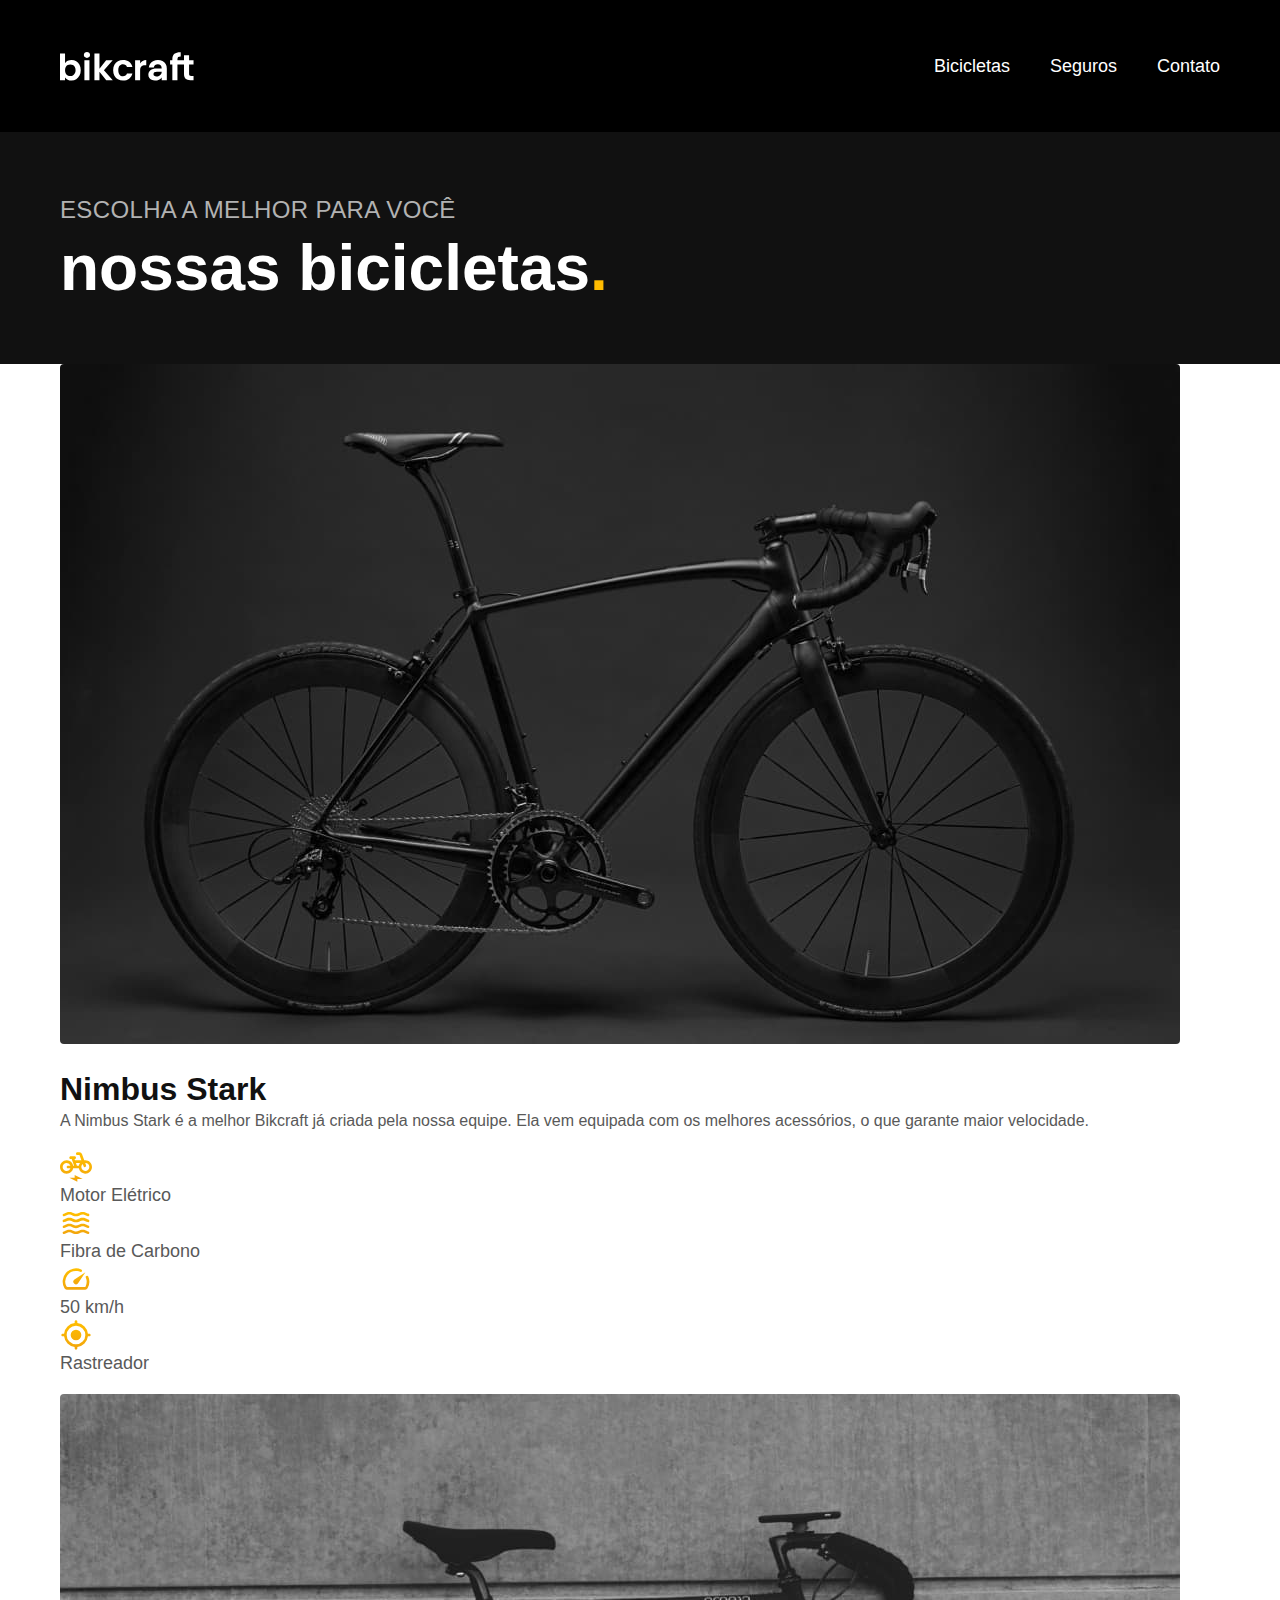
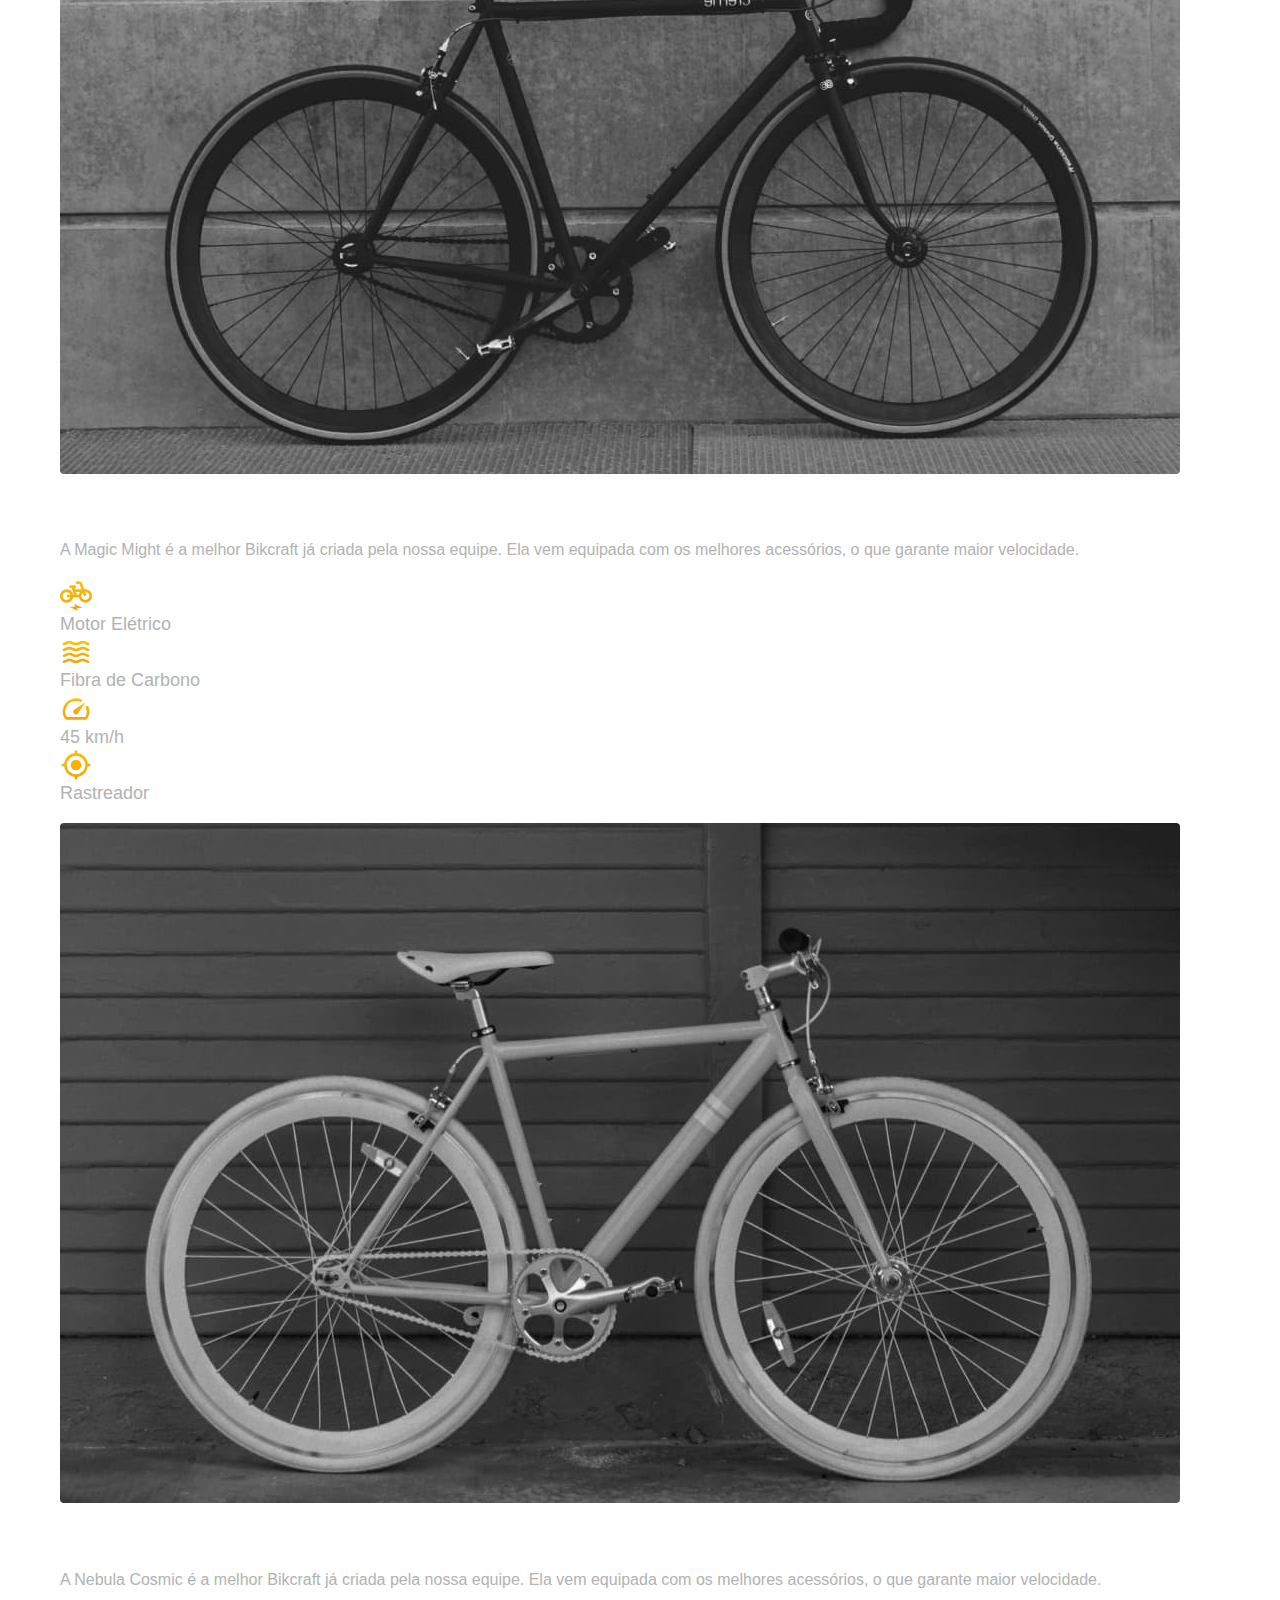
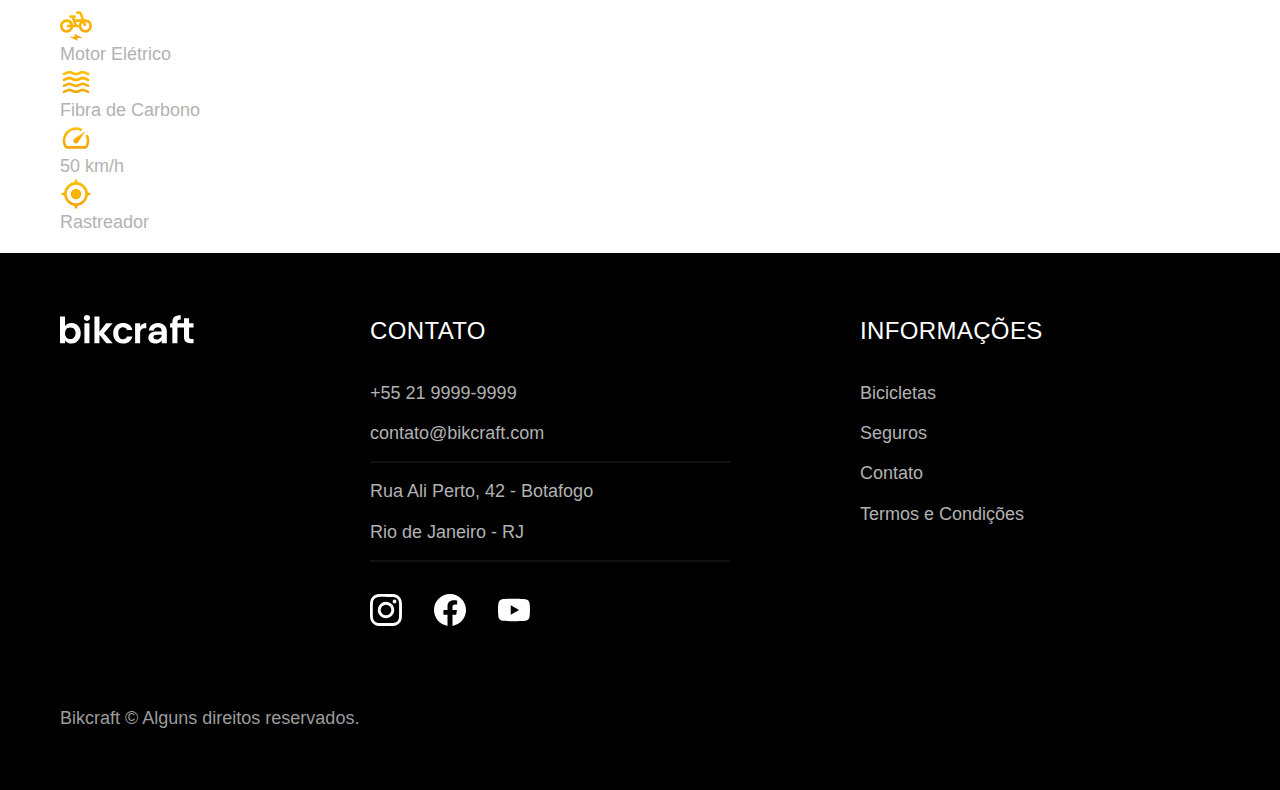
==== bicicletas.html @ 3765a857 "bicicletas" ====
<!DOCTYPE html>
<html lang="pt-br">

<head>
  <meta charset="UTF-8">
  <meta name="viewport" content="width=device-width, initial-scale=1.0">
  <title>Bicicletas | Bikcraft</title>
  <meta name="description" content="Termos e Condições.">
  <link rel="stylesheet" href="./css/style.css">

</head>
<body id="bicicletas">
  <header class="header-bg">
    <div class="header container">
      <a href="./"><img src="./img/bikcraft.svg" alt="Bikcraft"></a>
      <nav aria-label="primaria">
        <ul class="header-menu font-1-m cor-0">
        <li><a href="./bicicletas.html">Bicicletas</a></li>
        <li><a href="./seguros.html">Seguros</a></li>
        <li><a href="./contato.html">Contato</a></li>
      </ul>
      </nav>
    </div>
  </header>

  <main>
    <div class="titulo-bg">
      <div class="titulo container">
        <p class="font-2-l-b cor-5">Escolha a melhor para você</p>
        <h1 class="font-1-xxl cor-0">nossas bicicletas<span class="cor-p1">.</span></h1>
      </div>
    </div>

    <div class="bicicletas-bg">
      <div class="bicicletas container">
        <div class="bicicletas-imagem">
          <img src="./img/bicicletas/nimbus.jpg" alt="Bicicleta Nimbus">
          <span class="font-2-m cor-0">R$ 4999</span>
        </div>
        <div class="bicicletas-conteudo">
          <h2 class="font-1-xl">Nimbus Stark</h2>
          <p class="font-2-s cor-8">A Nimbus Stark é a melhor Bikcraft já criada pela nossa equipe. Ela vem equipada com os melhores acessórios, o que garante maior velocidade.</p>
          <ul class="font-1-m cor-8">
            <li>
              <img src="./img/icones/eletrica.svg" alt="">
              Motor Elétrico  
            </li>
            <li>
              <img src="./img/icones/carbono.svg" alt="">
                Fibra de Carbono
            </li>
            <li>
              <img src="./img/icones/velocidade.svg" alt="">
              50 km/h
            </li>
            <li>
              <img src="./img/icones/rastreador.svg" alt="">
              Rastreador
            </li>
          </ul>
        </div>
      </div>
    </div>

    <div class="bicicletas-bg">
      <div class="bicicletas container">
        <div class="bicicletas-imagem">
          <img src="./img/bicicletas/magic.jpg" alt="Bicicleta Magic">
          <span class="font-2-m cor-0">R$ 2499</span>
        </div>
        <div class="bicicletas-conteudo">
          <h2 class="font-1-xl cor-0">Magic Might</h2>
          <p class="font-2-s cor-5">A Magic Might é a melhor Bikcraft já criada pela nossa equipe. Ela vem equipada com os melhores acessórios, o que garante maior velocidade.</p>
          <ul class="font-1-m cor-5">
            <li>
              <img src="./img/icones/eletrica.svg" alt="">
              Motor Elétrico  
            </li>
            <li>
              <img src="./img/icones/carbono.svg" alt="">
                Fibra de Carbono
            </li>
            <li>
              <img src="./img/icones/velocidade.svg" alt="">
              45 km/h
            </li>
            <li>
              <img src="./img/icones/rastreador.svg" alt="">
              Rastreador
            </li>
          </ul>
        </div>
      </div>
    </div>

    <div class="bicicletas-bg">
      <div class="bicicletas container">
        <div class="bicicletas-imagem">
          <img src="./img/bicicletas/nebula.jpg" alt="Bicicleta Nebula">
          <span class="font-2-m cor-0">R$ 3999</span>
        </div>
        <div class="bicicletas-conteudo">
          <h2 class="font-1-xl cor-0">Nebula Cosmic</h2>
          <p class="font-2-s cor-5">A Nebula Cosmic é a melhor Bikcraft já criada pela nossa equipe. Ela vem equipada com os melhores acessórios, o que garante maior velocidade.</p>
          <ul class="font-1-m cor-5">
            <li>
              <img src="./img/icones/eletrica.svg" alt="">
              Motor Elétrico  
            </li>
            <li>
              <img src="./img/icones/carbono.svg" alt="">
                Fibra de Carbono
            </li>
            <li>
              <img src="./img/icones/velocidade.svg" alt="">
              50 km/h
            </li>
            <li>
              <img src="./img/icones/rastreador.svg" alt="">
              Rastreador
            </li>
          </ul>
        </div>
      </div>
    </div>
  </main>


  <footer class="footer-bg">
    <div class="footer container">
      <img src="./img/bikcraft.svg" alt="Bikcraft">
      <div class="footer-contato">
        <h3 class="font-2-l-b cor-0">Contato</h3>
        <ul class="font-2-m cor-5">
          <li><a href="tel:+552199999999">+55 21 9999-9999</a></li>
          <li><a href="mailto:contato@bikcraft.com">contato@bikcraft.com</a></li>
          <li>Rua Ali Perto, 42 - Botafogo</li>
          <li>Rio de Janeiro - RJ</li>
        </ul>
        <div class="footer-redes">
          <a href="./">
            <img src="./img/redes/instagram.svg" alt="Instagram">
          </a>
          <a href="./">
            <img src="./img/redes/facebook.svg" alt="Facebook">
          </a>
          <a href="./">
            <img src="./img/redes/youtube.svg" alt="Youtube">
          </a>

        </div>
      </div>
      <div class="footer-informacoes">
        <h3 class="font-2-l-b cor-0">Informações</h3>
        <nav>
          <ul class="font-1-m cor-5">
            <li><a href="./bicicletas.html">Bicicletas</a></li>
            <li><a href="./seguros.html">Seguros</a></li>
            <li><a href="./contato.html">Contato</a></li>
            <li><a href="./termos.html">Termos e Condições</a></li>
          </ul>
        </nav>
      </div>
      <p class="footer-copy font-2-m cor-6">Bikcraft © Alguns direitos reservados.</p>
    </div>
  </footer>

</body>

</html>
---- css/style.css ----
@import "./global/global.css";
@import "./utilidades/tipografia.css";
@import "./utilidades/cores.css";

@import "./global/header.css";
@import "./global/footer.css";

/* Utilidades */
@import "./utilidades/componentes.css";

/* Home */
@import "./home/introducao.css";
@import "./home/tecnologia.css";
@import "./home/parceiros.css";
@import "./home/depoimento.css";

/* Bicicletas */
@import "./bicicletas/bicicletas-lista.css";
@import "./bicicletas/bicicletas.css";

/* Seguros */
@import "./seguros/seguros.css";

/* Termos */
@import "./termos/termos.css";
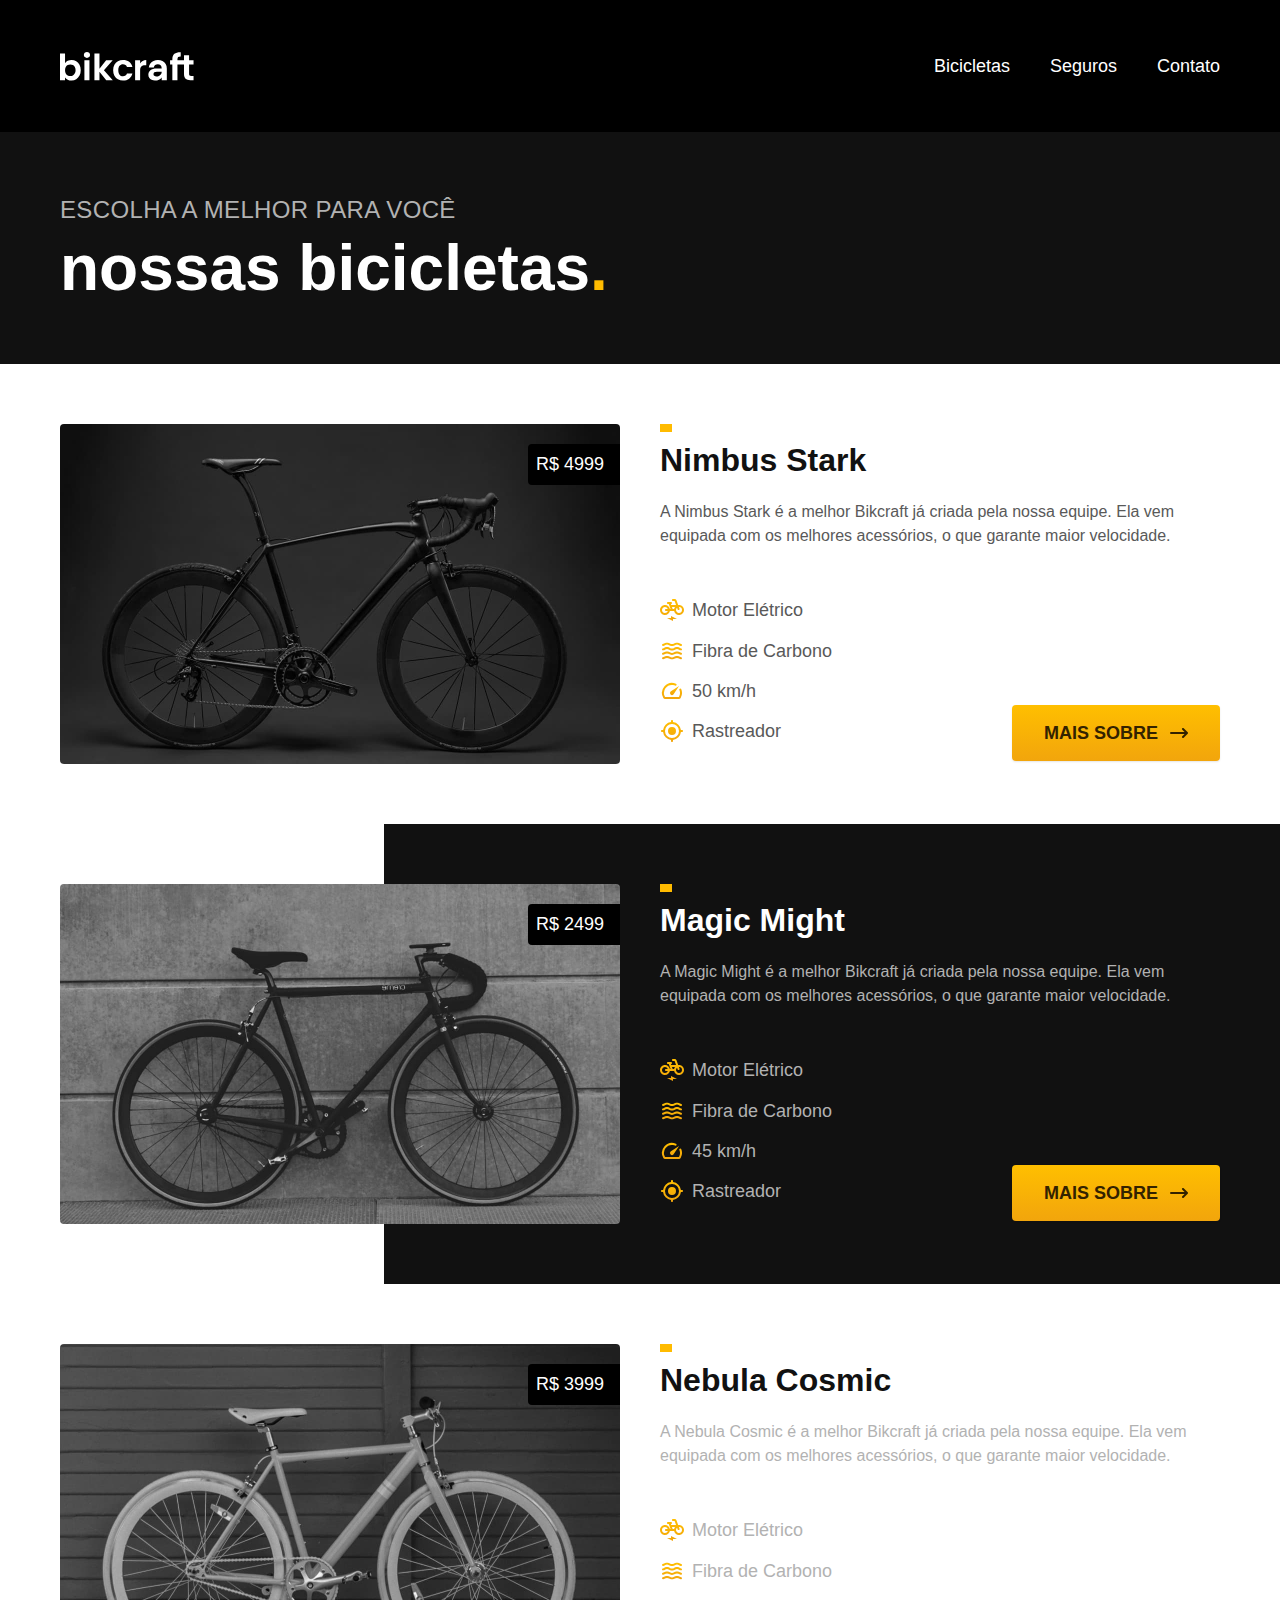
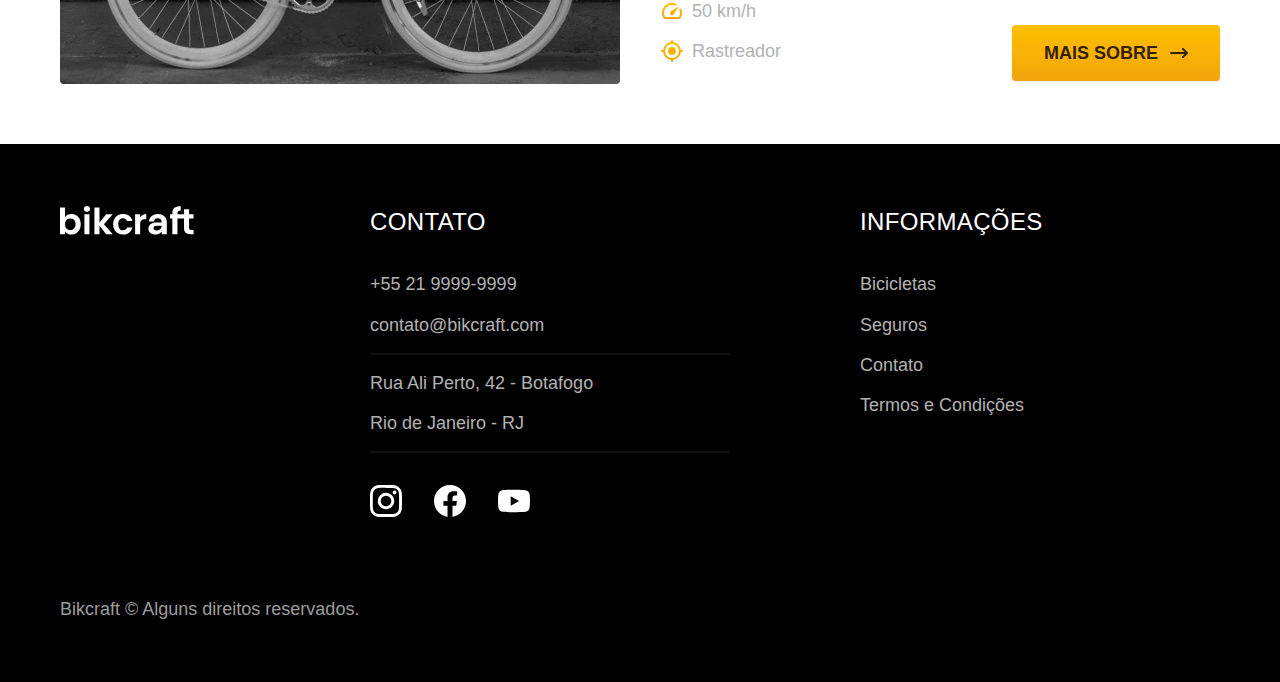
==== commit afea2472: "bicicletas" ====
--- a/bicicletas.html
+++ b/bicicletas.html
@@ -31,7 +31,6 @@
       </div>
     </div>
 
-    <div class="bicicletas-bg">
       <div class="bicicletas container">
         <div class="bicicletas-imagem">
           <img src="./img/bicicletas/nimbus.jpg" alt="Bicicleta Nimbus">
@@ -58,9 +57,9 @@
               Rastreador
             </li>
           </ul>
+          <a class="botao seta" href="./bicicletas/nimbus.html">Mais Sobre</a>
         </div>
       </div>
-    </div>
 
     <div class="bicicletas-bg">
       <div class="bicicletas container">
@@ -89,18 +88,18 @@
               Rastreador
             </li>
           </ul>
+          <a class="botao seta" href="./bicicletas/magic.html">Mais Sobre</a>
         </div>
       </div>
     </div>
 
-    <div class="bicicletas-bg">
       <div class="bicicletas container">
         <div class="bicicletas-imagem">
           <img src="./img/bicicletas/nebula.jpg" alt="Bicicleta Nebula">
           <span class="font-2-m cor-0">R$ 3999</span>
         </div>
         <div class="bicicletas-conteudo">
-          <h2 class="font-1-xl cor-0">Nebula Cosmic</h2>
+          <h2 class="font-1-xl cor-">Nebula Cosmic</h2>
           <p class="font-2-s cor-5">A Nebula Cosmic é a melhor Bikcraft já criada pela nossa equipe. Ela vem equipada com os melhores acessórios, o que garante maior velocidade.</p>
           <ul class="font-1-m cor-5">
             <li>
@@ -120,11 +119,10 @@
               Rastreador
             </li>
           </ul>
+          <a class="botao seta" href="./bicicletas/nebula.html">Mais Sobre</a>
         </div>
       </div>
-    </div>
   </main>
-
 
   <footer class="footer-bg">
     <div class="footer container">
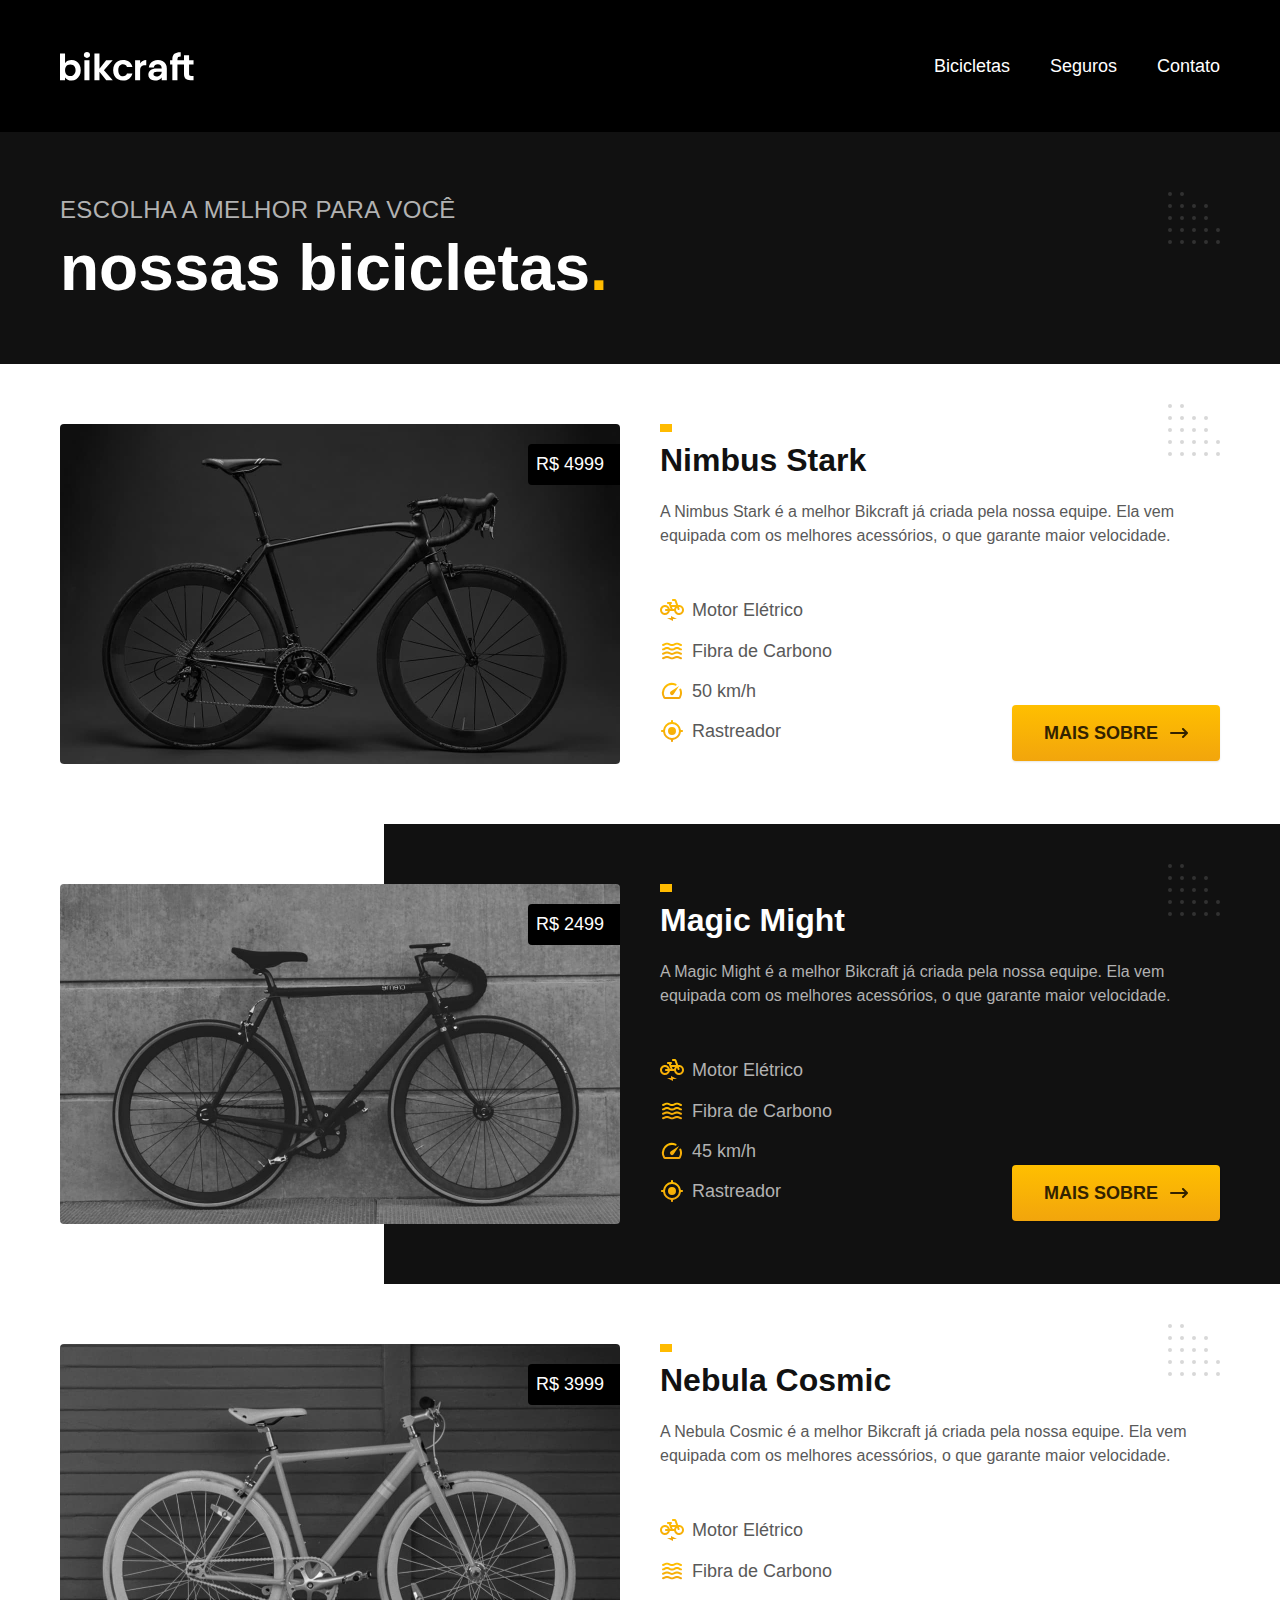
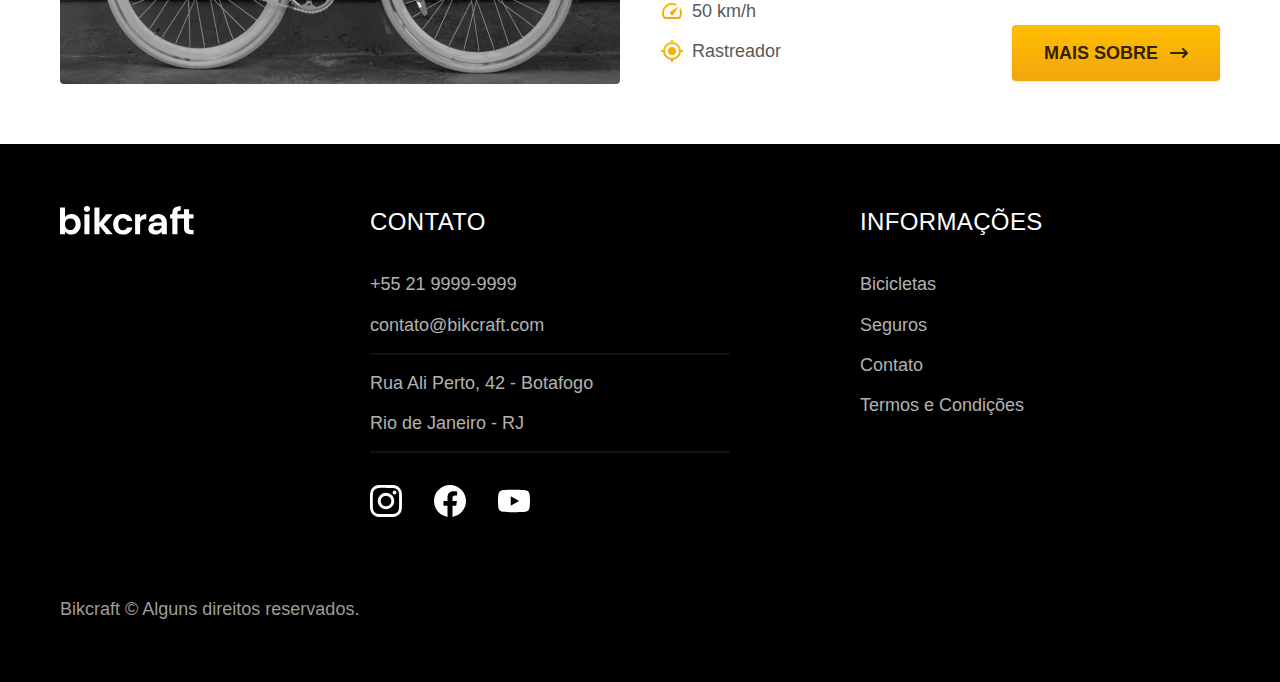
==== commit 664a8567: "otimizações" ====
--- a/bicicletas.html
+++ b/bicicletas.html
@@ -6,19 +6,21 @@
   <meta name="viewport" content="width=device-width, initial-scale=1.0">
   <title>Bicicletas | Bikcraft</title>
   <meta name="description" content="Termos e Condições.">
+  <link rel="preload" href="./css/style.css" as="style">
   <link rel="stylesheet" href="./css/style.css">
 
 </head>
+
 <body id="bicicletas">
   <header class="header-bg">
     <div class="header container">
       <a href="./"><img src="./img/bikcraft.svg" alt="Bikcraft"></a>
       <nav aria-label="primaria">
         <ul class="header-menu font-1-m cor-0">
-        <li><a href="./bicicletas.html">Bicicletas</a></li>
-        <li><a href="./seguros.html">Seguros</a></li>
-        <li><a href="./contato.html">Contato</a></li>
-      </ul>
+          <li><a href="./bicicletas.html">Bicicletas</a></li>
+          <li><a href="./seguros.html">Seguros</a></li>
+          <li><a href="./contato.html">Contato</a></li>
+        </ul>
       </nav>
     </div>
   </header>
@@ -31,35 +33,35 @@
       </div>
     </div>
 
-      <div class="bicicletas container">
-        <div class="bicicletas-imagem">
-          <img src="./img/bicicletas/nimbus.jpg" alt="Bicicleta Nimbus">
-          <span class="font-2-m cor-0">R$ 4999</span>
-        </div>
-        <div class="bicicletas-conteudo">
-          <h2 class="font-1-xl">Nimbus Stark</h2>
-          <p class="font-2-s cor-8">A Nimbus Stark é a melhor Bikcraft já criada pela nossa equipe. Ela vem equipada com os melhores acessórios, o que garante maior velocidade.</p>
-          <ul class="font-1-m cor-8">
-            <li>
-              <img src="./img/icones/eletrica.svg" alt="">
-              Motor Elétrico  
-            </li>
-            <li>
-              <img src="./img/icones/carbono.svg" alt="">
-                Fibra de Carbono
-            </li>
-            <li>
-              <img src="./img/icones/velocidade.svg" alt="">
-              50 km/h
-            </li>
-            <li>
-              <img src="./img/icones/rastreador.svg" alt="">
-              Rastreador
-            </li>
-          </ul>
-          <a class="botao seta" href="./bicicletas/nimbus.html">Mais Sobre</a>
-        </div>
+    <div class="bicicletas container">
+      <div class="bicicletas-imagem">
+        <img src="./img/bicicletas/nimbus.jpg" alt="Bicicleta Nimbus">
+        <span class="font-2-m cor-0">R$ 4999</span>
       </div>
+      <div class="bicicletas-conteudo">
+        <h2 class="font-1-xl">Nimbus Stark</h2>
+        <p class="font-2-s cor-8">A Nimbus Stark é a melhor Bikcraft já criada pela nossa equipe. Ela vem equipada com os melhores acessórios, o que garante maior velocidade.</p>
+        <ul class="font-1-m cor-8">
+          <li>
+            <img src="./img/icones/eletrica.svg" alt="">
+            Motor Elétrico
+          </li>
+          <li>
+            <img src="./img/icones/carbono.svg" alt="">
+            Fibra de Carbono
+          </li>
+          <li>
+            <img src="./img/icones/velocidade.svg" alt="">
+            50 km/h
+          </li>
+          <li>
+            <img src="./img/icones/rastreador.svg" alt="">
+            Rastreador
+          </li>
+        </ul>
+        <a class="botao seta" href="./bicicletas/nimbus.html">Mais Sobre</a>
+      </div>
+    </div>
 
     <div class="bicicletas-bg">
       <div class="bicicletas container">
@@ -73,11 +75,11 @@
           <ul class="font-1-m cor-5">
             <li>
               <img src="./img/icones/eletrica.svg" alt="">
-              Motor Elétrico  
+              Motor Elétrico
             </li>
             <li>
               <img src="./img/icones/carbono.svg" alt="">
-                Fibra de Carbono
+              Fibra de Carbono
             </li>
             <li>
               <img src="./img/icones/velocidade.svg" alt="">
@@ -93,35 +95,35 @@
       </div>
     </div>
 
-      <div class="bicicletas container">
-        <div class="bicicletas-imagem">
-          <img src="./img/bicicletas/nebula.jpg" alt="Bicicleta Nebula">
-          <span class="font-2-m cor-0">R$ 3999</span>
-        </div>
-        <div class="bicicletas-conteudo">
-          <h2 class="font-1-xl cor-">Nebula Cosmic</h2>
-          <p class="font-2-s cor-5">A Nebula Cosmic é a melhor Bikcraft já criada pela nossa equipe. Ela vem equipada com os melhores acessórios, o que garante maior velocidade.</p>
-          <ul class="font-1-m cor-5">
-            <li>
-              <img src="./img/icones/eletrica.svg" alt="">
-              Motor Elétrico  
-            </li>
-            <li>
-              <img src="./img/icones/carbono.svg" alt="">
-                Fibra de Carbono
-            </li>
-            <li>
-              <img src="./img/icones/velocidade.svg" alt="">
-              50 km/h
-            </li>
-            <li>
-              <img src="./img/icones/rastreador.svg" alt="">
-              Rastreador
-            </li>
-          </ul>
-          <a class="botao seta" href="./bicicletas/nebula.html">Mais Sobre</a>
-        </div>
+    <div class="bicicletas container">
+      <div class="bicicletas-imagem">
+        <img src="./img/bicicletas/nebula.jpg" alt="Bicicleta Nebula">
+        <span class="font-2-m cor-0">R$ 3999</span>
       </div>
+      <div class="bicicletas-conteudo">
+        <h2 class="font-1-xl">Nebula Cosmic</h2>
+        <p class="font-2-s cor-8">A Nebula Cosmic é a melhor Bikcraft já criada pela nossa equipe. Ela vem equipada com os melhores acessórios, o que garante maior velocidade.</p>
+        <ul class="font-1-m cor-8">
+          <li>
+            <img src="./img/icones/eletrica.svg" alt="">
+            Motor Elétrico
+          </li>
+          <li>
+            <img src="./img/icones/carbono.svg" alt="">
+            Fibra de Carbono
+          </li>
+          <li>
+            <img src="./img/icones/velocidade.svg" alt="">
+            50 km/h
+          </li>
+          <li>
+            <img src="./img/icones/rastreador.svg" alt="">
+            Rastreador
+          </li>
+        </ul>
+        <a class="botao seta" href="./bicicletas/nebula.html">Mais Sobre</a>
+      </div>
+    </div>
   </main>
 
   <footer class="footer-bg">
--- a/css/style.css
+++ b/css/style.css
@@ -7,6 +7,7 @@
 
 /* Utilidades */
 @import "./utilidades/componentes.css";
+@import "./utilidades/";
 
 /* Home */
 @import "./home/introducao.css";
@@ -18,8 +19,22 @@
 @import "./bicicletas/bicicletas-lista.css";
 @import "./bicicletas/bicicletas.css";
 
+/* Bicicleta */
+@import "./bicicleta/bicicleta.css";
+@import "./bicicleta/seguro.css";
+
 /* Seguros */
 @import "./seguros/seguros.css";
+@import "./seguros/vantagens.css";
+@import "./seguros/perguntas.css";
+
+/* Contato */
+@import "./contato/contato.css";
+@import "./contato/lojas.css";
+@import "./utilidades/formulario.css";
+
+/* Contato */
+@import "./orcamento/orcamento.css";
 
 /* Termos */
 @import "./termos/termos.css";--- a/css/style.css
+++ b/css/style.css
@@ -7,6 +7,7 @@
 
 /* Utilidades */
 @import "./utilidades/componentes.css";
+@import "./utilidades/";
 
 /* Home */
 @import "./home/introducao.css";
@@ -18,8 +19,22 @@
 @import "./bicicletas/bicicletas-lista.css";
 @import "./bicicletas/bicicletas.css";
 
+/* Bicicleta */
+@import "./bicicleta/bicicleta.css";
+@import "./bicicleta/seguro.css";
+
 /* Seguros */
 @import "./seguros/seguros.css";
+@import "./seguros/vantagens.css";
+@import "./seguros/perguntas.css";
+
+/* Contato */
+@import "./contato/contato.css";
+@import "./contato/lojas.css";
+@import "./utilidades/formulario.css";
+
+/* Contato */
+@import "./orcamento/orcamento.css";
 
 /* Termos */
 @import "./termos/termos.css";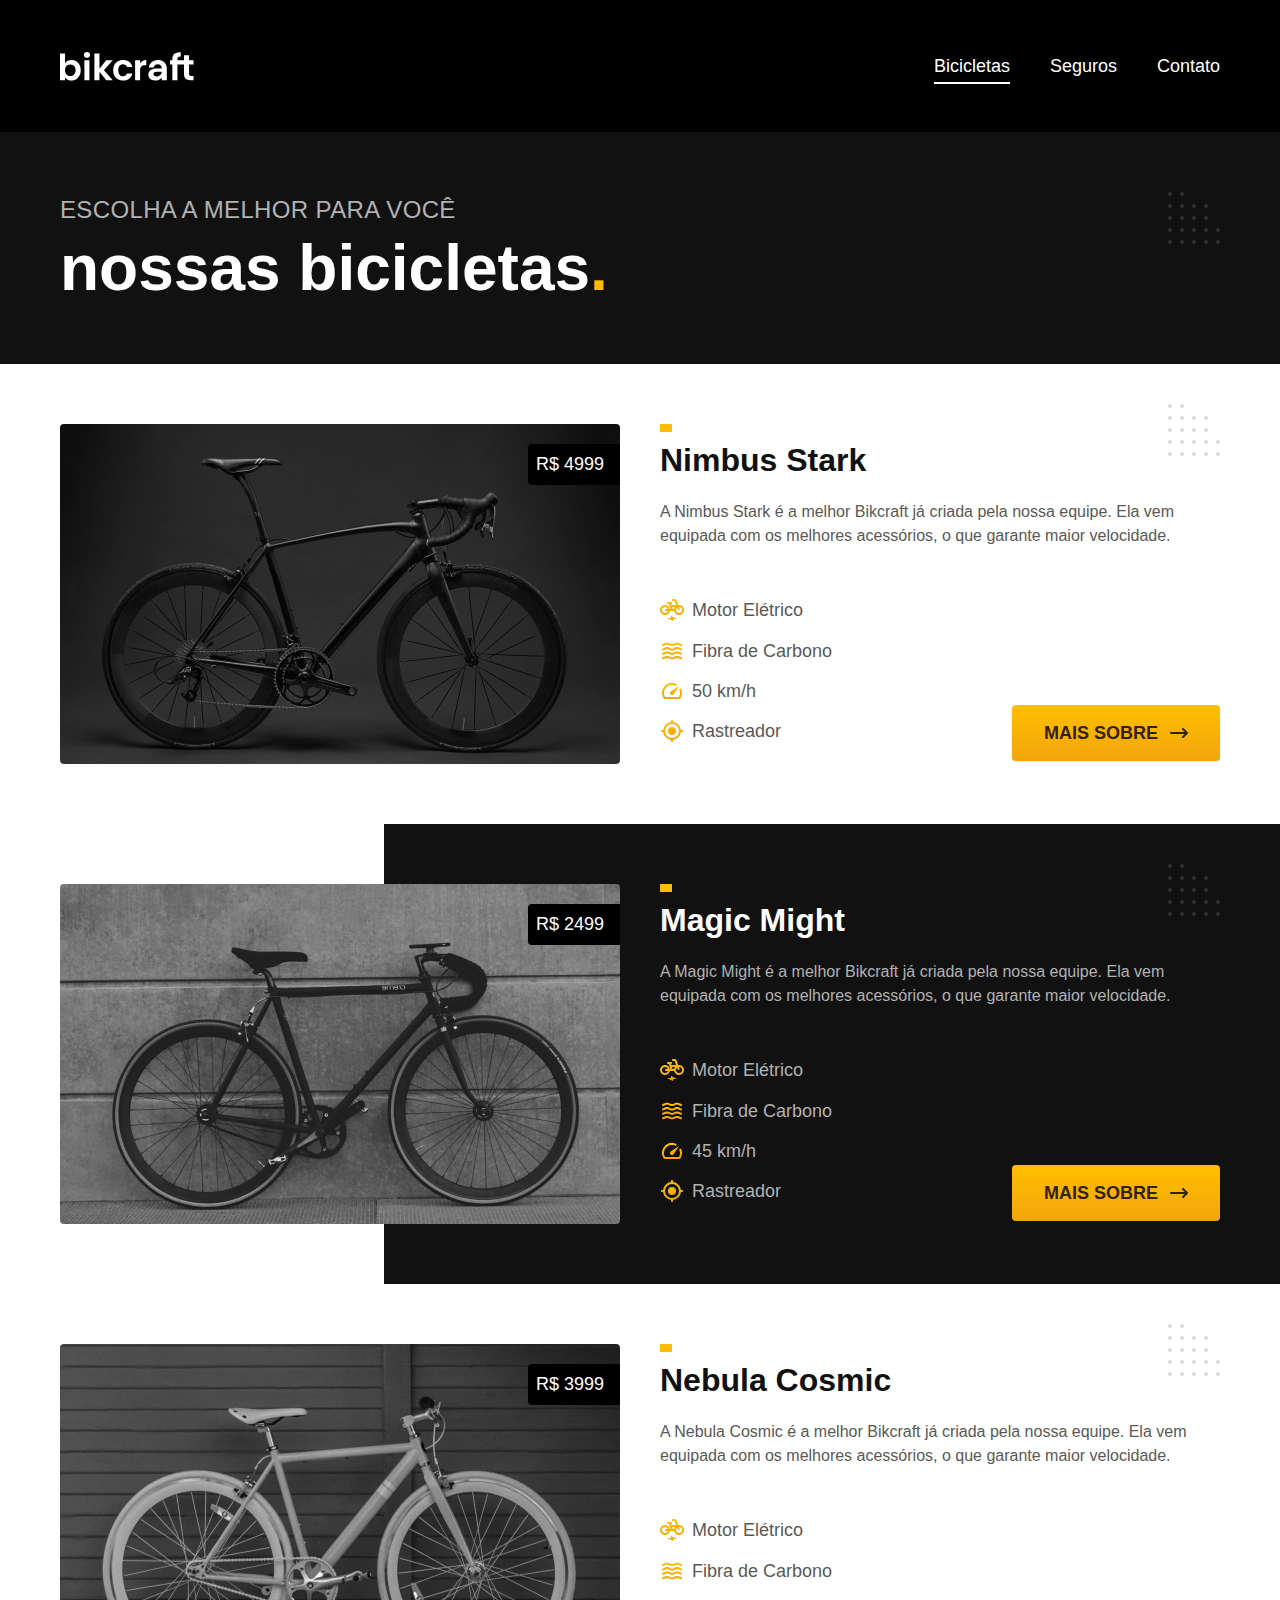
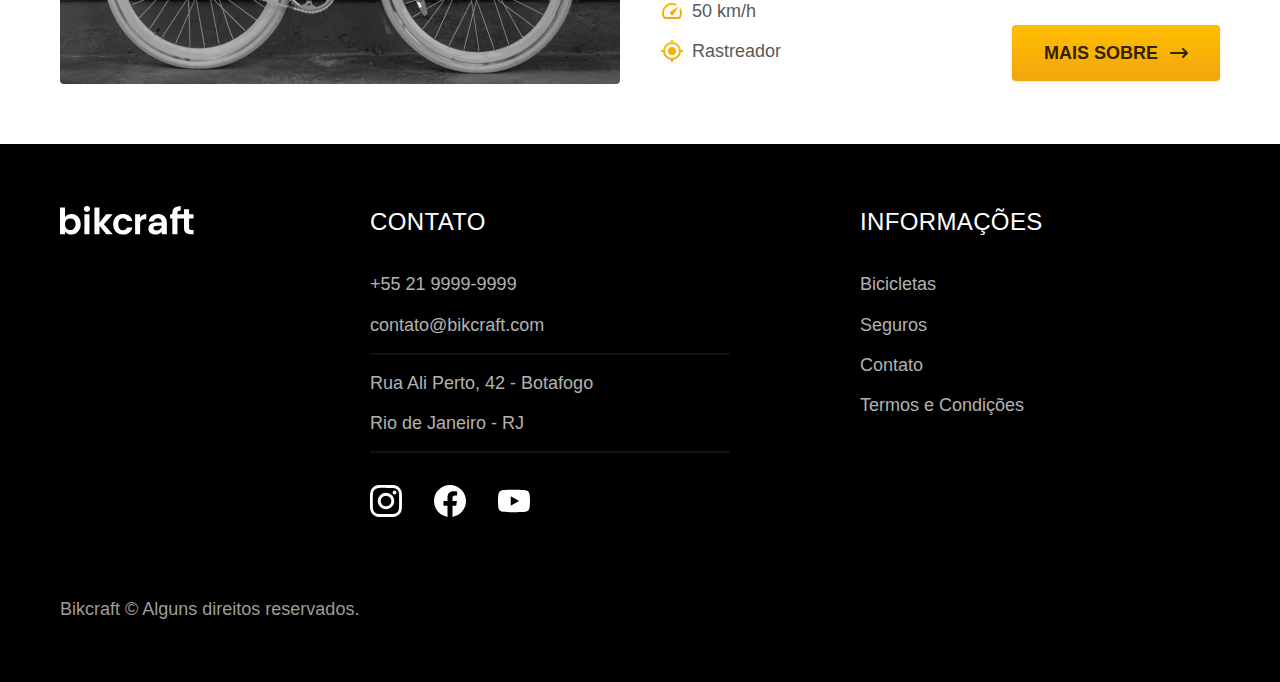
==== commit d056abd5: "script.js" ====
--- a/bicicletas.html
+++ b/bicicletas.html
@@ -165,6 +165,7 @@
     </div>
   </footer>
 
+  <script src="./js/script.js"></script>
 </body>
 
 </html>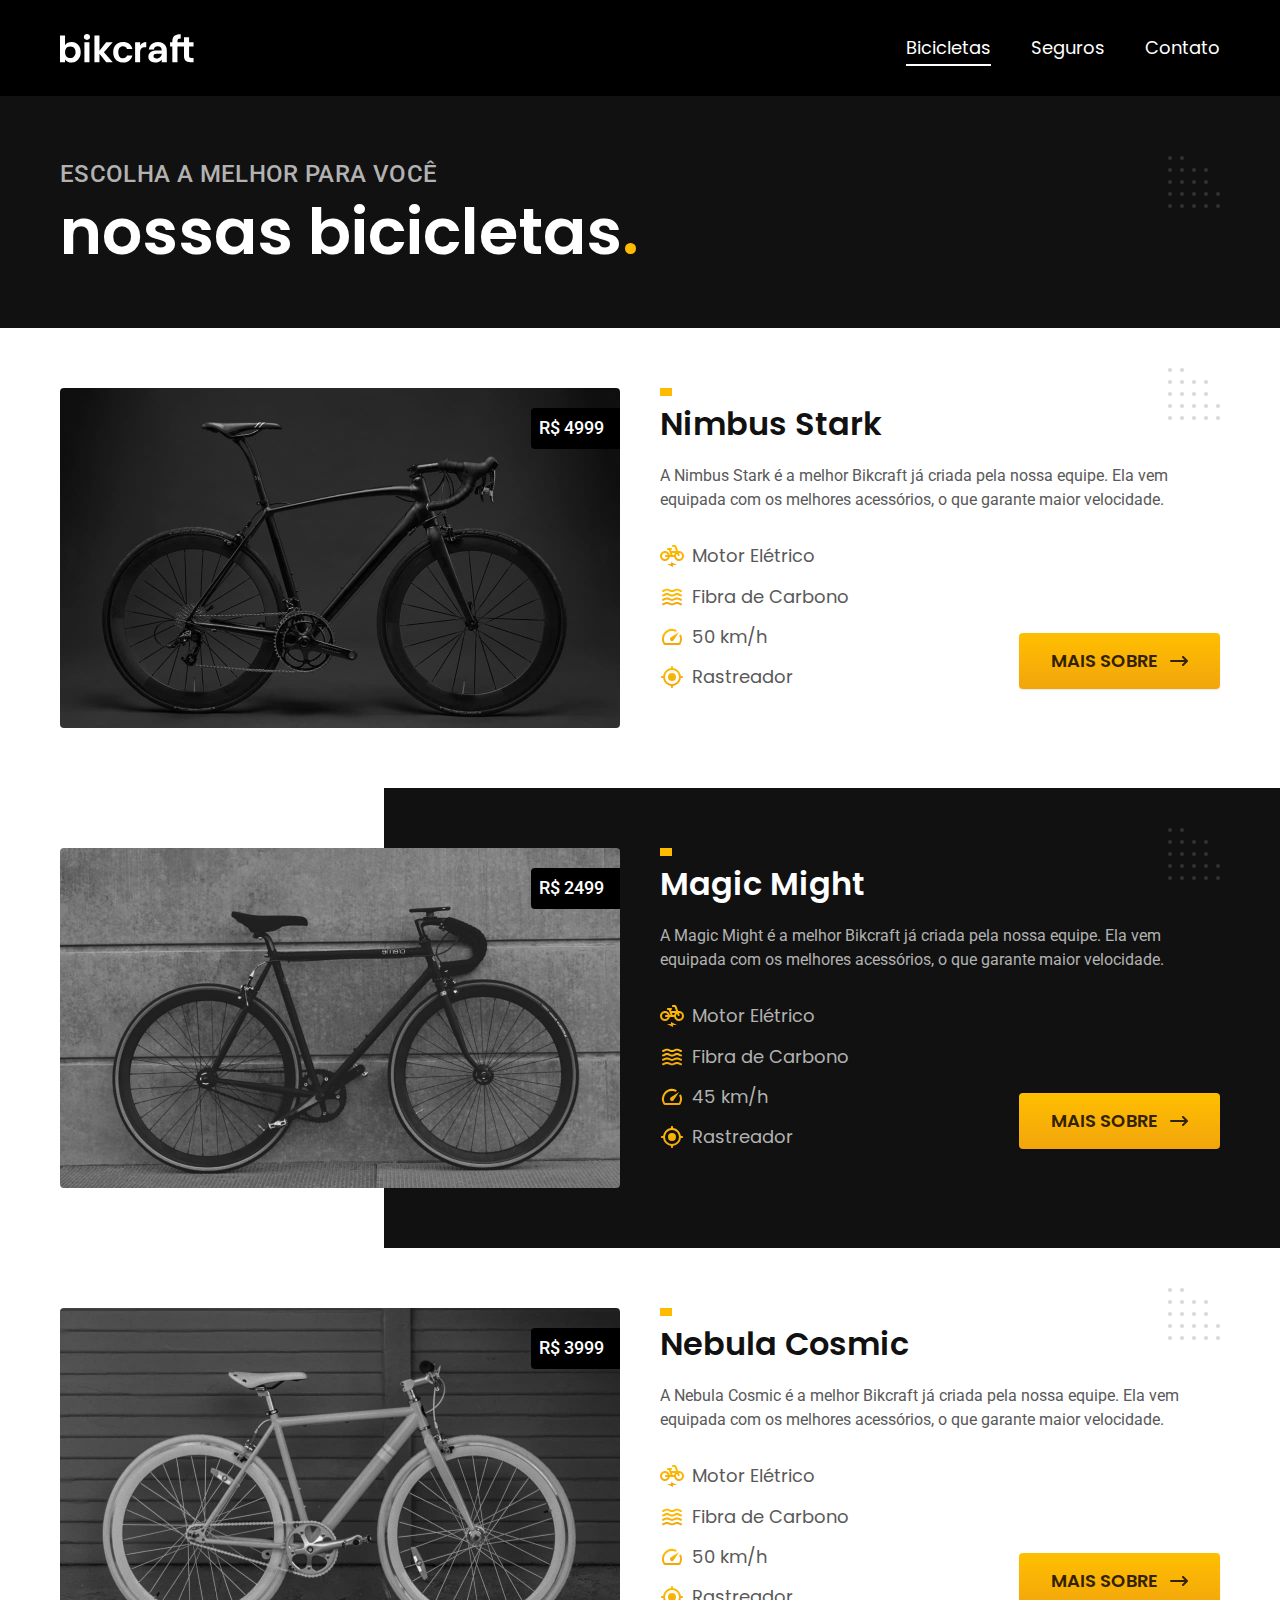
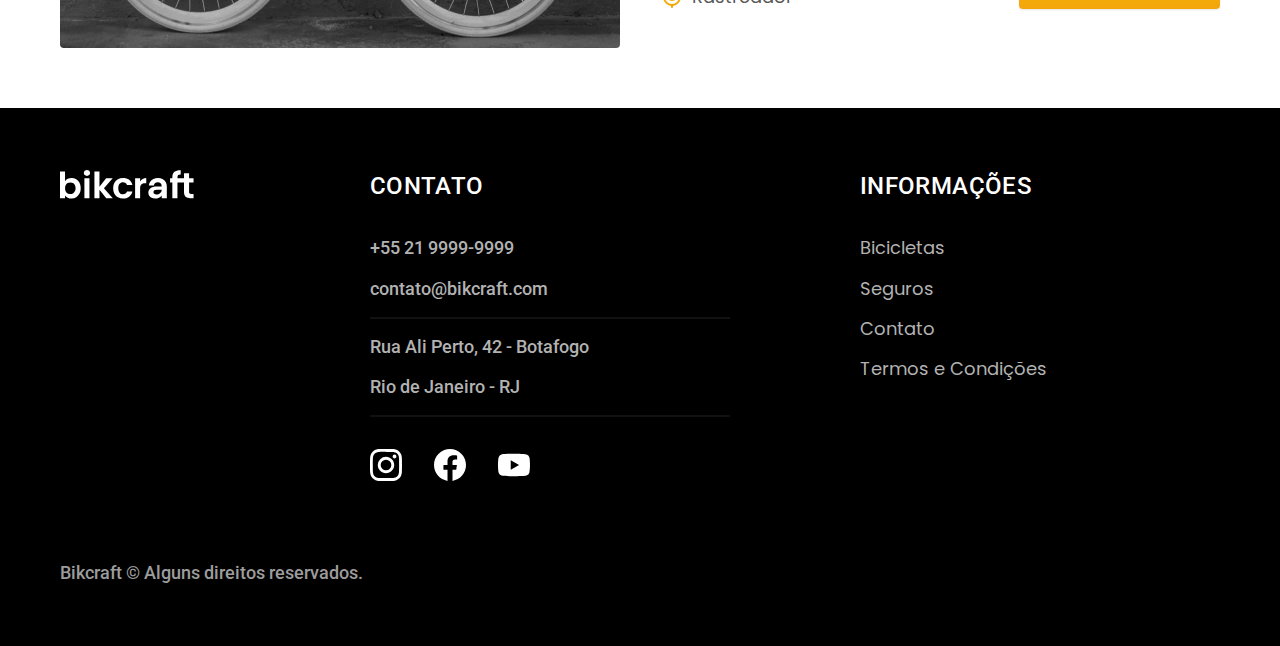
==== commit f1d0978c: "otimizado para produção" ====
--- a/bicicletas.html
+++ b/bicicletas.html
@@ -6,9 +6,15 @@
   <meta name="viewport" content="width=device-width, initial-scale=1.0">
   <title>Bicicletas | Bikcraft</title>
   <meta name="description" content="Termos e Condições.">
-  <link rel="preload" href="./css/style.css" as="style">
-  <link rel="stylesheet" href="./css/style.css">
+  <link rel="icon" href="./favicon.svg" type="image/svg+xml">
+  <link rel="preload" href="./css/style.min.css" as="style">
+  <link rel="stylesheet" href="./css/style.min.css">
 
+  <script> document.documentElement.classList.add('js');</script>
+
+  <link rel="preconnect" href="https://fonts.googleapis.com">
+  <link rel="preconnect" href="https://fonts.gstatic.com" crossorigin>
+  <link href="https://fonts.googleapis.com/css2?family=Merriweather:ital,wght@1,900&family=Poppins:wght@400;600&family=Roboto:wght@400;500&display=swap" rel="stylesheet">
 </head>
 
 <body id="bicicletas">
--- a/css/style.min.css
+++ b/css/style.min.css
@@ -0,0 +1 @@
+body{margin:0;font-family:Arial,Helvetica,sans-serif;color:#111}blockquote,dd,h1,h2,h3,h4,p,ul{margin:0}ul{padding:0;list-style:none}a{text-decoration:none;color:inherit}img{max-width:100%;height:auto;display:block}img[src$=".jpg"]{border-radius:4px}.font-1-xs{font:400 0.75rem/1.35 Poppins,sans-serif}.font-2-xs{font:400 0.875rem/1.43 Roboto,sans-serif}.font-1-s{font:400 1rem/1.5 Poppins,sans-serif}.font-2-s{font:400 1rem/1.5 Roboto,sans-serif}.font-1-m,.font-1-m-b{font:400 1.125rem/1.35 Poppins,sans-serif}.font-1-m-b{font-weight:600}.font-2-m{font:500 1.125rem/1.35 Roboto,sans-serif}.font-1-l{font:400 1.5rem/1.5 Poppins,sans-serif}.font-2-l,.font-2-l-b{font:400 1.5rem/1.5 Roboto,sans-serif}.font-2-l-b{font-weight:500;letter-spacing:.015em;text-transform:uppercase}.font-1-xl{font:600 2rem/1.25 Poppins,sans-serif}.font-2-xl{font:500 2rem/1.25 Roboto,sans-serif}.font-1-xxl{font:600 4rem/1.125 Poppins,sans-serif}@media (max-width:1200px){.font-1-xxl{font-size:3rem}.font-2-l,.font-2-l-b{font-size:1.125rem}}@media (max-width:800px){.font-1-xxl{font-size:2rem}.font-1-xl,.font-2-xl{font-size:1.5rem}}:root{--cor-0:#ffffff;--cor-1:#f7f7f7;--cor-2:#ededed;--cor-3:#dedede;--cor-4:#cccccc;--cor-5:#b2b2b2;--cor-6:#9c9c9c;--cor-7:#717171;--cor-8:#595959;--cor-9:#404040;--cor-10:#2e2e2e;--cor-11:#111111;--cor-12:#000000;--cor-p1:#ffbb00;--cor-p2:#e4a30b;--cor-p3:#a66f00;--cor-p4:#664400;--cor-p5:#332200}.cor-0{color:var(--cor-0)}.cor-1{color:var(--cor-1)}.cor-2{color:var(--cor-2)}.cor-3{color:var(--cor-3)}.cor-4{color:var(--cor-4)}.cor-5{color:var(--cor-5)}.cor-6{color:var(--cor-6)}.cor-7{color:var(--cor-7)}.cor-8{color:var(--cor-8)}.cor-9{color:var(--cor-9)}.cor-10{color:var(--cor-10)}.cor-11{color:var(--cor-11)}.cor-12{color:var(--cor-12)}.cor-p1{color:var(--cor-p1)}.cor-p2{color:var(--cor-p2)}.cor-p3{color:var(--cor-p3)}.cor-p4{color:var(--cor-p4)}.cor-p5{color:var(--cor-p5)}.js .fadeInDown{transform:translate3d(0,-20px,0)}.js .fadeInUp{transform:translate3d(0,20px,0)}.js .fadeInRight{transform:translate3d(20px,0,0)}.js .fadeInLeft{transform:translate3d(-20px,0,0)}.js [data-anime]{opacity:0}.js .anime{opacity:1;transform:none;transition:transform .8s,opacity .8s}.header-bg{background-color:var(--cor-12)}.header{display:flex;flex-wrap:wrap;gap:20px;justify-content:space-between;align-items:center;padding-top:20px;padding-bottom:20px}.header-menu{display:flex;flex-wrap:wrap;gap:40px}.header-menu a{display:inline-block;padding:16px 0;position:relative}.header-menu a:after{content:"";display:block;height:2px;width:0;background:var(--cor-0);margin-top:4px;transition:.3s;position:absolute}.header-menu a.ativo::after,.header-menu a:hover::after{width:100%}@media (max-width:800px){.header-menu{gap:20px}.header-menu a{background:var(--cor-11);padding:12px 16px;border-radius:4px}.header-menu a:hover{background-color:var(--cor-10)}.header a:after{display:none}}@media (max-width:600px){.header-menu{gap:12px}.header-menu a{padding:8px 12px;font-size:14px}}.footer-bg{background-color:var(--cor-12)}.footer{display:grid;grid-template-columns:3fr 5fr 4fr;gap:40px;padding-top:60px;padding-bottom:60px}.footer h3{margin-bottom:32px}.footer-contato ul{margin-bottom:32px}.footer-contato li:nth-child(even):after{content:"";display:block;max-width:360px;height:2px;background:var(--cor-11);margin-top:16px}.footer li{margin-bottom:16px}.footer-redes{display:flex;gap:32px}.footer a:hover{color:var(--cor-0)}.footer-copy{grid-column:1/-1;margin-top:40px}@media (max-width:800px){.footer>img{display:none}.footer{grid-template-columns:1fr 1fr}}@media (max-width:600px){.footer{grid-template-columns:1fr;gap:60px}.footer-copy{margin-top:0}}.container{box-sizing:border-box;max-width:1200px;padding-left:20px;padding-right:20px;margin-left:auto;margin-right:auto}.botao{display:inline-block;padding:16px 32px;background:linear-gradient(#ffbf00,#f2a50c);border-radius:4px;box-shadow:0 1px 2px rgba(0,0,0,.1);text-transform:uppercase;color:var(--cor-p5);font:600 1.125rem/1.35 Poppins,sans-serif;max-width:max-content;border:none;cursor:pointer}.botao:hover{background:linear-gradient(#ffb60d,#e59317)}.botao.secundario{background:var(--cor-10);color:var(--cor-2)}.botao.secundario:hover{background:var(--cor-9)}.botao.seta{display:flex;align-items:center}.botao.seta::after{content:"";display:inline-block;width:18px;height:10px;margin-left:12px;background:url("../img/icones/seta.svg");transition:transform .2s}.botao.seta:hover::after{transform:translateX(4px)}@media (max-width:600px){.botao{padding:12px 16px;font-size:1rem}}.link{display:inline-block;color:var(--cor-p1);font:500 1.5rem/1.5 Poppins,sans-serif;text-transform:uppercase}.link::after{content:"";display:block;width:100%;height:4px;background-color:currentColor}.link:hover{color:var(--cor-0)}.titulo-bg{padding-top:60px;padding-bottom:60px;background-color:var(--cor-11)}.titulo{background:url("../img/dec/top-right.svg") no-repeat top right 20px}.titulo p{margin-bottom:4px}@media (max-width:800px){.titulo-bg{padding-top:40px;padding-bottom:40px}.titulo p{font-size:1rem;text-transform:lowercase;font-weight:400}}.form{display:grid;grid-template-columns:1fr 1fr;gap:20px}.form label{display:block;font:400 1rem/1.5 Poppins,sans-serif;margin-bottom:4px}.form .col-2{grid-column:span 2}.form input[type=email],.form input[type=text],.form textarea{font:400 1rem/1.5 Roboto,sans-serif;background:var(--cor-1);border:1px solid var(--cor-2);padding:12px;border-radius:4px;width:100%;box-sizing:border-box}.form input[type=email]:focus,.form input[type=text]:focus,.form textarea:focus{outline:0;border-color:var(--cor-p1);background:var(--cor-0);box-shadow:0 0 0 2px #fea}@media (max-width:600px){.form{grid-template-columns:1fr}.form .col-2{grid-column:1}}.introducao-bg{background:var(--cor-12) url("../img/dec/bottom-left.svg") no-repeat bottom 160px left 20px;box-shadow:inset 0 -120px var(--cor-0)}.introducao{display:grid;grid-template-columns:1fr 1fr;gap:0 40px}.introducao-conteudo{align-self:end;padding-bottom:200px}.introducao img{width:100%;height:100%;object-fit:cover;border-radius:4px}.introducao h1{margin-bottom:32px}.introducao p{margin-bottom:20px}@media (max-width:800px){.introducao-bg{background:var(--cor-11);padding-top:40px;box-shadow:inset 0 -60px #fff}.introducao{grid-template-columns:1fr;gap:32px}.introducao-conteudo{padding-bottom:0}.introducao h1{margin-bottom:16px}.introducao img{height:300px;width:100%}}.tecnologia-bg{background-color:var(--cor-11);box-shadow:inset 0 80px var(--cor-0),inset 0 -80px var(--cor-0)}.tecnologia{display:grid;grid-template-columns:1fr 1fr;gap:40px}.tecnologia-imagem img{width:100%;height:100%;object-fit:cover;object-position:left}.tecnologia-conteudo{padding-top:160px;padding-bottom:160px}.tecnologia-conteudo>span{display:block;margin-bottom:20px}.tecnologia-conteudo h2{margin-bottom:32px}.tecnologia-conteudo>p{margin-bottom:20px}.tecnologia a{margin-bottom:80px}.tecnologia-vantagens{display:flex;gap:40px}.tecnologia-vantagens h3{margin-bottom:8px;width:max-content}.tecnologia-vantagens img{width:24px;margin-bottom:8px}@media (max-width:800px){.tecnologia-bg{box-shadow:initial}.tecnologia{grid-template-columns:1fr}.tecnologia-conteudo{padding-top:60px;padding-bottom:60px}.tecnologia-imagem{display:none}.tecnologia a{margin-bottom:60px}}@media (max-width:600px){.tecnologia-vantagens{flex-direction:column}}.parceiros{padding-top:60px;padding-bottom:120px}.parceiros h2{margin-bottom:60px}.parceiros ul{padding:0 20px;max-width:1400px;display:grid;grid-template-columns:repeat(4,1fr);margin:0 auto}.parceiros li{display:flex;padding:32px;border-left:2px solid var(--cor-2)}.parceiros img{margin:auto}.parceiros li:first-child,.parceiros li:nth-child(5){border-left:none}.parceiros li:nth-child(n+5){border-top:2px solid var(--cor-2)}@media (max-width:800px){.parceiros{padding-bottom:60px}.parceiros h2{margin-bottom:20px}.parceiros ul{grid-template-columns:repeat(2,1fr)}.parceiros li:nth-child(n+3){border-top:2px solid var(--cor-2)}.parceiros li:nth-child(odd){border-left:none}}.depoimento{display:grid;grid-template-columns:1fr 1fr;background-color:var(--cor-p1);overflow:hidden}.depoimento img{width:100%;height:100%;object-fit:cover;border-radius:0}.depoimento-conteudo{padding:40px 40px 80px 80px;align-self:end;background:url("../img/dec/bottom-right-p.svg") no-repeat bottom 40px right 40px}.depoimento-conteudo p{max-width:32ch;font-family:Merriweather,serif;font-style:italic;font-weight:900;margin-bottom:32px;position:relative}.depoimento p::after,.depoimento p::before{font-size:5rem;color:var(--cor-p2);position:absolute}.depoimento p::before{content:"â€œ";left:-50px;top:-20px}.depoimento p::after{content:"â€"}@media (min-width:1200px){.depoimento img{max-height:520px}}@media (max-width:800px){.depoimento{grid-template-columns:1fr;text-align:center}.depoimento img{max-height:200px}.depoimento-conteudo{padding:40px 20px;margin:auto}}.bicicletas-lista{padding-top:60px;padding-bottom:120px}.bicicletas-lista h2{margin-bottom:40px}.bicicletas-lista ul{display:flex;gap:40px;padding:0 20px 20px 20px;max-width:1400px;margin-left:auto;margin-right:auto;overflow-x:auto}#bicicleta .bicicletas-lista ul{padding:0 0 20px 0}.bicicletas-lista li{flex:1;min-width:280px}.bicicletas-lista a{display:block}.bicicletas-lista img{margin-bottom:16px}.bicicletas-lista h3{margin-bottom:8px;display:flex;align-items:center}.bicicletas-lista h3::before{content:"";display:inline-block;height:8px;width:12px;margin-right:8px;background-color:var(--cor-p1);transition:width .2s}.bicicletas-lista a:hover h3::before{width:24px}.bicicletas-lista li span{padding-left:20px}@media (max-width:800px){.bicicletas-lista{padding-bottom:60px}.bicicletas-lista ul{gap:20px}}.bicicletas-bg{background:linear-gradient(to right,var(--cor-0) 30%,var(--cor-11) 0)}.bicicletas{display:grid;grid-template-columns:1fr 1fr;gap:40px;padding-top:60px;padding-bottom:60px;background:url("../img/dec/top-right.svg") no-repeat top 40px right 20px}.bicicletas-imagem{display:grid}.bicicletas-imagem img{grid-area:1/1}.bicicletas-imagem span{grid-area:1/1;place-self:start end;margin-top:20px;background:var(--cor-12);display:inline-block;padding:8px 16px 8px 8px;border-radius:4px 0 0 4px}.bicicletas-conteudo{display:grid;grid-template-columns:1fr auto;align-content:start}.bicicletas h2,.bicicletas p{grid-column:1/-1}.bicicletas h2{margin-bottom:20px}.bicicletas h2::before{content:"";display:block;width:12px;height:8px;background-color:var(--cor-p1);margin-bottom:8px}.bicicletas p{margin-bottom:32px}.bicicletas a{place-self:end}.bicicletas li{display:flex;align-items:center}.bicicletas ul{display:grid;gap:16px}.bicicletas-conteudo img{width:24px;margin-right:8px}@media (max-width:800px){.bicicletas-bg{background:var(--cor-11)}.bicicletas{grid-template-columns:1fr;gap:20px;padding-top:40px;padding-bottom:40px}}@media (max-width:600px){.bicicletas-conteudo{grid-template-columns:1fr}.bicicletas ul{font-size:1rem;grid-template-columns:1fr 1fr;margin-bottom:32px}.bicicletas a{place-self:start}}.bicicleta{display:grid;grid-template-columns:1fr 1fr;align-items:start;gap:40px;padding-top:60px;padding-bottom:60px}#bicicleta .titulo p{text-transform:uppercase}.bicicleta-imagens{display:flex;flex-wrap:wrap;gap:20px}.bicicleta-imagens img{flex:1;min-width:200px}.bicicleta-imagens img:first-child{min-width:100%}.bicicleta-conteudo>p{margin-bottom:32px}.bicicleta-comprar{display:grid;grid-template-columns:max-content auto;align-items:center;justify-items:start;gap:8px 12px;margin-bottom:40px}.bicicleta-comprar a{grid-row:span 2}.bicicleta-comprar span{display:flex;align-items:center;background-color:var(--cor-12);gap:8px;padding:4px 8px;border-radius:4px}.bicicleta-conteudo h2{text-transform:uppercase;letter-spacing:.015em;margin-bottom:12px}.bicicleta-ficha,.bicicleta-informacoes{padding:32px;background-color:var(--cor-12);border-radius:4px}.bicicleta-informacoes{margin-bottom:40px;display:grid;grid-template-columns:1fr 1fr;gap:32px}.bicicleta-informacoes img{width:24px;margin-bottom:8px}.bicicleta-informacoes h3{margin-bottom:8px}.bicicleta-ficha li{padding:4px 0;display:flex;justify-content:space-between;border-bottom:1px solid var(--cor-11)}.bicicleta-ficha li:last-child{border-bottom:none}.bicicleta-ficha span{color:var(--cor-6)}@media (max-width:800px){.bicicleta{grid-template-columns:1fr;padding-top:40px;padding-bottom:40px}.bicicleta-imagens{grid-row:2}}@media (max-width:400px){.bicicleta-informacoes{grid-template-columns:1fr}.bicicleta-comprar{grid-template-columns:1fr}}.seguro-bg{background-color:var(--cor-11);box-shadow:inset 0 120px var(--cor-0),inset 0 -120px var(--cor-12)}.seguro{display:grid;grid-template-columns:1fr 1fr;gap:40px}.seguro-imagem img{width:100%;height:100%;object-fit:cover}.seguro-conteudo{padding-top:180px;padding-bottom:180px}.seguro h2{margin-bottom:32px}.seguro p{margin-bottom:20px}@media (max-width:800px){.seguro-bg{box-shadow:inset 0 -60px var(--cor-12)}.seguro{grid-template-columns:1fr}.seguro-conteudo{grid-row:1;padding-top:40px;padding-bottom:0}}.seguros-bg{background:var(--cor-11)}.seguros{padding-top:60px;padding-bottom:60px;display:grid;grid-template-columns:1fr 1fr;gap:40px;align-items:center}#seguros .seguros{padding-top:0}.seguros h2{grid-column:1/-1}.seguros-item{background-color:var(--cor-12);padding:32px 32px 32px 60px;display:grid;grid-template-columns:1fr auto;border-radius:4px}.seguros-item h3{margin-bottom:40px}.seguros-item span{grid-column:2;display:block;text-align:right}.seguros-item ul{grid-column:1/-1;margin-bottom:32px}.seguros-item li{display:flex;align-items:center;position:relative}.seguros-item li+li{margin-top:20px}.seguros-item li::before{content:"";display:inline-block;width:13px;height:9px;background-image:url("../img/icones/lista.svg");position:absolute;left:-21px}.seguros-item a{grid-column:1/-1}@media (max-width:800px){.seguros{grid-template-columns:1fr}}.vantagens-bg{background-color:var(--cor-12)}.vantagens{padding-top:120px;padding-bottom:120px}.vantagens h2{margin-bottom:60px}.vantagens ul{display:grid;grid-template-columns:repeat(auto-fit,minmax(280px,max-content));gap:40px 80px}.vantagens h3,.vantagens img{margin-bottom:8px}@media (max-width:800px){.vantagens{padding-top:60px;padding-bottom:60px}.vantagens h2{margin-bottom:40px}.vantagens ul{gap:20px}}.perguntas{padding-top:120px;padding-bottom:120px}.perguntas h2{margin-bottom:60px}.perguntas dl>div{padding:20px;border-radius:4px}.perguntas dl>div:nth-child(odd){background-color:var(--cor-1)}.perguntas button{display:grid;grid-template-columns:auto 1fr auto;align-items:center;gap:8px;cursor:pointer;border:none;background:0 0;width:100%;text-align:left}.perguntas button::before{content:"";display:inline-block;width:12px;height:8px;background-color:var(--cor-p1)}.perguntas button::after{content:"";display:inline-block;width:14px;height:6px;background:url("../img/icones/seta-abrir.svg");transition:.3s}.perguntas button:hover::after,.perguntas button[aria-expanded=true]::after{transform:rotate(180deg)}.js .perguntas dd{display:none}.js .perguntas dd.ativa{display:block}.perguntas dd{padding-left:20px;padding-top:16px;max-width:80ch}@media (max-width:800px){.perguntas{padding-top:60px;padding-bottom:60px}.perguntas h2{margin-bottom:40px}}#contato{background:linear-gradient(var(--cor-11) 600px,var(--cor-1) 0)}.contato{display:grid;grid-template-columns:5fr 7fr}.contato-dados,.contato-formulario{padding:60px;box-shadow:0 1px 2px rgba(0,0,0,.1)}.contato-dados{border-radius:5px 0 0 5px;background:var(--cor-12) url("../img/dec/bottom-left.svg") no-repeat bottom 20px left 20px}.contato-formulario{border-radius:0 5px 5px 0;background:var(--cor-0) url("../img/dec/bottom-right.svg") no-repeat bottom 20px right 20px}.contato-dados h2{margin-bottom:60px}.contato-endereco{margin-bottom:32px;padding-left:28px;background:url("../img/icones/local.svg") no-repeat 0 2px}.contato-endereco p{margin-bottom:8px}.contato-meios a{display:block;max-width:max-content;margin-bottom:8px;padding-left:28px}.contato-meios a:hover{color:var(--cor-0)}.contato-meios a:first-child{background:url("../img/icones/email.svg") no-repeat 0 2px}.contato-meios a:nth-child(2){margin-bottom:32px}.contato-meios a:nth-child(3){background:url("../img/icones/telefone.svg") no-repeat 0 2px;margin-bottom:60px}.contato-redes{display:flex;gap:32px;padding-left:28px}@media (max-width:800px){.contato{grid-template-columns:1fr}.contato-dados,.contato-formulario{padding:20px}.contato-dados{border-radius:5px 5px 0 0;background:var(--cor-12)}.contato-formulario{border-radius:0 0 5px 5px}.contato-dados h2,.contato-meios a:nth-child(3){margin-bottom:32px}.contato-redes{margin-bottom:12px}}.lojas{display:grid;grid-template-columns:1fr 1fr;gap:0 40px;padding-top:120px;padding-bottom:120px}.lojas h2{grid-column:1/-1;margin-bottom:60px}.lojas img{border-radius:4px 4px 0 0}.lojas-item{border-radius:4px;background:var(--cor-0);box-shadow:0 1px 2px rgba(0,0,0,.1)}.lojas-conteudo{display:grid;grid-template-columns:1fr 1fr;gap:32px 16px;padding:32px}.lojas-conteudo h3,.lojas-tempo{grid-column:1/-1}.lojas-dados{display:grid;gap:8px;border-left:2px solid var(--cor-2);padding-left:12px}.lojas-tempo{display:flex;align-items:center;gap:8px}@media (max-width:800px){.lojas{gap:20px;padding-top:60px;padding-bottom:60px}.lojas h2{margin-bottom:32px}.lojas-conteudo{grid-template-columns:1fr}}@media (max-width:600px){.lojas{grid-template-columns:1fr}}#orcamento{background:linear-gradient(var(--cor-11) 600px,var(--cor-1) 0)}.orcamento{display:grid;grid-template-columns:5fr 7fr;padding-bottom:120px}.orcamento h2{text-transform:uppercase;position:relative;display:flex;align-items:center}.orcamento h2::before{content:"";display:inline-block;width:4px;height:8px;background-color:var(--cor-p1);position:absolute;left:-12px}.orcamento-dados,.orcamento-produto{padding:60px;box-shadow:0 1px 2px rgba(0,0,0,.1)}.orcamento-produto{border-radius:5px 0 0 5px;background:var(--cor-12) url("../img/dec/bottom-left.svg") no-repeat bottom 20px left 20px;display:grid;grid-template-columns:1fr 1fr;gap:20px;align-content:start}.orcamento-produto>*{grid-column:1/-1}.orcamento-produto>label{grid-column:initial}.orcamento-produto label{font:400 1rem/1.5 Poppins,sans-serif;color:var(--cor-4);background-color:var(--cor-10);padding:12px 16px;border-radius:4px;cursor:pointer;display:grid;grid-template-columns:auto 1fr auto;align-items:center;border:1px solid var(--cor-10)}.orcamento-produto input:checked+label{background:var(--cor-0);color:var(--cor-11)}.orcamento-produto label::before{content:"";display:inline-block;box-sizing:border-box;width:12px;height:12px;border:1px solid var(--cor-6);border-radius:50%;margin-right:8px}.orcamento-produto input:checked+label::before{border-color:var(--cor-7);box-shadow:inset 0 0 0 3px var(--cor-0),inset 0 0 0 6px var(--cor-7)}.orcamento-produto label:hover{background-color:var(--cor-9);border-color:var(--cor-9)}.orcamento-produto input:focus+label{box-shadow:0 0 0 2px var(--cor-p1);border-color:var(--cor-12)}.orcamento-produto label span{display:none}.orcamento-produto input:checked+label span{display:inline-block}.orcamento-produto input{opacity:0;position:absolute;pointer-events:none}.orcamento-dados{border-radius:0 5px 5px 0;background:var(--cor-0) url("../img/dec/bottom-right.svg") no-repeat bottom 20px right 20px}.orcamento-conteudo{display:none}.orcamento-conteudo h2,.orcamento-dados h2:nth-of-type(n+2){margin-top:20px}#bikcraft:checked~#orcamento-bikcraft,#seguro:checked~#orcamento-seguro{display:grid;gap:20px}.orcamento-detalhes{display:none;background:var(--cor-0);padding:20px;grid-template-columns:1fr 1fr;border-radius:4px;align-items:center}.orcamento-detalhes li{display:flex;align-items:center;margin-bottom:8px}.orcamento-detalhes li img{width:16px;margin-right:8px}.orcamento-produto input:checked+label+.orcamento-detalhes{display:grid}@media (max-width:1200px){.orcamento-dados,.orcamento-produto{padding:32px}}@media (max-width:800px){.orcamento{grid-template-columns:1fr}.orcamento-produto{border-radius:5px 5px 0 0;background:var(--cor-12)}.orcamento-dados{border-radius:0 0 5px 5px}}@media (max-width:400px){.orcamento-produto{grid-template-columns:1fr}}.termos{padding-top:80px;padding-bottom:80px}.termos h2{font-weight:600;margin-bottom:20px}.termos p+h2{margin-top:40px}.termos p{max-width:75ch;margin-bottom:24px}--- a/css/style.min.css
+++ b/css/style.min.css
@@ -0,0 +1 @@
+body{margin:0;font-family:Arial,Helvetica,sans-serif;color:#111}blockquote,dd,h1,h2,h3,h4,p,ul{margin:0}ul{padding:0;list-style:none}a{text-decoration:none;color:inherit}img{max-width:100%;height:auto;display:block}img[src$=".jpg"]{border-radius:4px}.font-1-xs{font:400 0.75rem/1.35 Poppins,sans-serif}.font-2-xs{font:400 0.875rem/1.43 Roboto,sans-serif}.font-1-s{font:400 1rem/1.5 Poppins,sans-serif}.font-2-s{font:400 1rem/1.5 Roboto,sans-serif}.font-1-m,.font-1-m-b{font:400 1.125rem/1.35 Poppins,sans-serif}.font-1-m-b{font-weight:600}.font-2-m{font:500 1.125rem/1.35 Roboto,sans-serif}.font-1-l{font:400 1.5rem/1.5 Poppins,sans-serif}.font-2-l,.font-2-l-b{font:400 1.5rem/1.5 Roboto,sans-serif}.font-2-l-b{font-weight:500;letter-spacing:.015em;text-transform:uppercase}.font-1-xl{font:600 2rem/1.25 Poppins,sans-serif}.font-2-xl{font:500 2rem/1.25 Roboto,sans-serif}.font-1-xxl{font:600 4rem/1.125 Poppins,sans-serif}@media (max-width:1200px){.font-1-xxl{font-size:3rem}.font-2-l,.font-2-l-b{font-size:1.125rem}}@media (max-width:800px){.font-1-xxl{font-size:2rem}.font-1-xl,.font-2-xl{font-size:1.5rem}}:root{--cor-0:#ffffff;--cor-1:#f7f7f7;--cor-2:#ededed;--cor-3:#dedede;--cor-4:#cccccc;--cor-5:#b2b2b2;--cor-6:#9c9c9c;--cor-7:#717171;--cor-8:#595959;--cor-9:#404040;--cor-10:#2e2e2e;--cor-11:#111111;--cor-12:#000000;--cor-p1:#ffbb00;--cor-p2:#e4a30b;--cor-p3:#a66f00;--cor-p4:#664400;--cor-p5:#332200}.cor-0{color:var(--cor-0)}.cor-1{color:var(--cor-1)}.cor-2{color:var(--cor-2)}.cor-3{color:var(--cor-3)}.cor-4{color:var(--cor-4)}.cor-5{color:var(--cor-5)}.cor-6{color:var(--cor-6)}.cor-7{color:var(--cor-7)}.cor-8{color:var(--cor-8)}.cor-9{color:var(--cor-9)}.cor-10{color:var(--cor-10)}.cor-11{color:var(--cor-11)}.cor-12{color:var(--cor-12)}.cor-p1{color:var(--cor-p1)}.cor-p2{color:var(--cor-p2)}.cor-p3{color:var(--cor-p3)}.cor-p4{color:var(--cor-p4)}.cor-p5{color:var(--cor-p5)}.js .fadeInDown{transform:translate3d(0,-20px,0)}.js .fadeInUp{transform:translate3d(0,20px,0)}.js .fadeInRight{transform:translate3d(20px,0,0)}.js .fadeInLeft{transform:translate3d(-20px,0,0)}.js [data-anime]{opacity:0}.js .anime{opacity:1;transform:none;transition:transform .8s,opacity .8s}.header-bg{background-color:var(--cor-12)}.header{display:flex;flex-wrap:wrap;gap:20px;justify-content:space-between;align-items:center;padding-top:20px;padding-bottom:20px}.header-menu{display:flex;flex-wrap:wrap;gap:40px}.header-menu a{display:inline-block;padding:16px 0;position:relative}.header-menu a:after{content:"";display:block;height:2px;width:0;background:var(--cor-0);margin-top:4px;transition:.3s;position:absolute}.header-menu a.ativo::after,.header-menu a:hover::after{width:100%}@media (max-width:800px){.header-menu{gap:20px}.header-menu a{background:var(--cor-11);padding:12px 16px;border-radius:4px}.header-menu a:hover{background-color:var(--cor-10)}.header a:after{display:none}}@media (max-width:600px){.header-menu{gap:12px}.header-menu a{padding:8px 12px;font-size:14px}}.footer-bg{background-color:var(--cor-12)}.footer{display:grid;grid-template-columns:3fr 5fr 4fr;gap:40px;padding-top:60px;padding-bottom:60px}.footer h3{margin-bottom:32px}.footer-contato ul{margin-bottom:32px}.footer-contato li:nth-child(even):after{content:"";display:block;max-width:360px;height:2px;background:var(--cor-11);margin-top:16px}.footer li{margin-bottom:16px}.footer-redes{display:flex;gap:32px}.footer a:hover{color:var(--cor-0)}.footer-copy{grid-column:1/-1;margin-top:40px}@media (max-width:800px){.footer>img{display:none}.footer{grid-template-columns:1fr 1fr}}@media (max-width:600px){.footer{grid-template-columns:1fr;gap:60px}.footer-copy{margin-top:0}}.container{box-sizing:border-box;max-width:1200px;padding-left:20px;padding-right:20px;margin-left:auto;margin-right:auto}.botao{display:inline-block;padding:16px 32px;background:linear-gradient(#ffbf00,#f2a50c);border-radius:4px;box-shadow:0 1px 2px rgba(0,0,0,.1);text-transform:uppercase;color:var(--cor-p5);font:600 1.125rem/1.35 Poppins,sans-serif;max-width:max-content;border:none;cursor:pointer}.botao:hover{background:linear-gradient(#ffb60d,#e59317)}.botao.secundario{background:var(--cor-10);color:var(--cor-2)}.botao.secundario:hover{background:var(--cor-9)}.botao.seta{display:flex;align-items:center}.botao.seta::after{content:"";display:inline-block;width:18px;height:10px;margin-left:12px;background:url("../img/icones/seta.svg");transition:transform .2s}.botao.seta:hover::after{transform:translateX(4px)}@media (max-width:600px){.botao{padding:12px 16px;font-size:1rem}}.link{display:inline-block;color:var(--cor-p1);font:500 1.5rem/1.5 Poppins,sans-serif;text-transform:uppercase}.link::after{content:"";display:block;width:100%;height:4px;background-color:currentColor}.link:hover{color:var(--cor-0)}.titulo-bg{padding-top:60px;padding-bottom:60px;background-color:var(--cor-11)}.titulo{background:url("../img/dec/top-right.svg") no-repeat top right 20px}.titulo p{margin-bottom:4px}@media (max-width:800px){.titulo-bg{padding-top:40px;padding-bottom:40px}.titulo p{font-size:1rem;text-transform:lowercase;font-weight:400}}.form{display:grid;grid-template-columns:1fr 1fr;gap:20px}.form label{display:block;font:400 1rem/1.5 Poppins,sans-serif;margin-bottom:4px}.form .col-2{grid-column:span 2}.form input[type=email],.form input[type=text],.form textarea{font:400 1rem/1.5 Roboto,sans-serif;background:var(--cor-1);border:1px solid var(--cor-2);padding:12px;border-radius:4px;width:100%;box-sizing:border-box}.form input[type=email]:focus,.form input[type=text]:focus,.form textarea:focus{outline:0;border-color:var(--cor-p1);background:var(--cor-0);box-shadow:0 0 0 2px #fea}@media (max-width:600px){.form{grid-template-columns:1fr}.form .col-2{grid-column:1}}.introducao-bg{background:var(--cor-12) url("../img/dec/bottom-left.svg") no-repeat bottom 160px left 20px;box-shadow:inset 0 -120px var(--cor-0)}.introducao{display:grid;grid-template-columns:1fr 1fr;gap:0 40px}.introducao-conteudo{align-self:end;padding-bottom:200px}.introducao img{width:100%;height:100%;object-fit:cover;border-radius:4px}.introducao h1{margin-bottom:32px}.introducao p{margin-bottom:20px}@media (max-width:800px){.introducao-bg{background:var(--cor-11);padding-top:40px;box-shadow:inset 0 -60px #fff}.introducao{grid-template-columns:1fr;gap:32px}.introducao-conteudo{padding-bottom:0}.introducao h1{margin-bottom:16px}.introducao img{height:300px;width:100%}}.tecnologia-bg{background-color:var(--cor-11);box-shadow:inset 0 80px var(--cor-0),inset 0 -80px var(--cor-0)}.tecnologia{display:grid;grid-template-columns:1fr 1fr;gap:40px}.tecnologia-imagem img{width:100%;height:100%;object-fit:cover;object-position:left}.tecnologia-conteudo{padding-top:160px;padding-bottom:160px}.tecnologia-conteudo>span{display:block;margin-bottom:20px}.tecnologia-conteudo h2{margin-bottom:32px}.tecnologia-conteudo>p{margin-bottom:20px}.tecnologia a{margin-bottom:80px}.tecnologia-vantagens{display:flex;gap:40px}.tecnologia-vantagens h3{margin-bottom:8px;width:max-content}.tecnologia-vantagens img{width:24px;margin-bottom:8px}@media (max-width:800px){.tecnologia-bg{box-shadow:initial}.tecnologia{grid-template-columns:1fr}.tecnologia-conteudo{padding-top:60px;padding-bottom:60px}.tecnologia-imagem{display:none}.tecnologia a{margin-bottom:60px}}@media (max-width:600px){.tecnologia-vantagens{flex-direction:column}}.parceiros{padding-top:60px;padding-bottom:120px}.parceiros h2{margin-bottom:60px}.parceiros ul{padding:0 20px;max-width:1400px;display:grid;grid-template-columns:repeat(4,1fr);margin:0 auto}.parceiros li{display:flex;padding:32px;border-left:2px solid var(--cor-2)}.parceiros img{margin:auto}.parceiros li:first-child,.parceiros li:nth-child(5){border-left:none}.parceiros li:nth-child(n+5){border-top:2px solid var(--cor-2)}@media (max-width:800px){.parceiros{padding-bottom:60px}.parceiros h2{margin-bottom:20px}.parceiros ul{grid-template-columns:repeat(2,1fr)}.parceiros li:nth-child(n+3){border-top:2px solid var(--cor-2)}.parceiros li:nth-child(odd){border-left:none}}.depoimento{display:grid;grid-template-columns:1fr 1fr;background-color:var(--cor-p1);overflow:hidden}.depoimento img{width:100%;height:100%;object-fit:cover;border-radius:0}.depoimento-conteudo{padding:40px 40px 80px 80px;align-self:end;background:url("../img/dec/bottom-right-p.svg") no-repeat bottom 40px right 40px}.depoimento-conteudo p{max-width:32ch;font-family:Merriweather,serif;font-style:italic;font-weight:900;margin-bottom:32px;position:relative}.depoimento p::after,.depoimento p::before{font-size:5rem;color:var(--cor-p2);position:absolute}.depoimento p::before{content:"â€œ";left:-50px;top:-20px}.depoimento p::after{content:"â€"}@media (min-width:1200px){.depoimento img{max-height:520px}}@media (max-width:800px){.depoimento{grid-template-columns:1fr;text-align:center}.depoimento img{max-height:200px}.depoimento-conteudo{padding:40px 20px;margin:auto}}.bicicletas-lista{padding-top:60px;padding-bottom:120px}.bicicletas-lista h2{margin-bottom:40px}.bicicletas-lista ul{display:flex;gap:40px;padding:0 20px 20px 20px;max-width:1400px;margin-left:auto;margin-right:auto;overflow-x:auto}#bicicleta .bicicletas-lista ul{padding:0 0 20px 0}.bicicletas-lista li{flex:1;min-width:280px}.bicicletas-lista a{display:block}.bicicletas-lista img{margin-bottom:16px}.bicicletas-lista h3{margin-bottom:8px;display:flex;align-items:center}.bicicletas-lista h3::before{content:"";display:inline-block;height:8px;width:12px;margin-right:8px;background-color:var(--cor-p1);transition:width .2s}.bicicletas-lista a:hover h3::before{width:24px}.bicicletas-lista li span{padding-left:20px}@media (max-width:800px){.bicicletas-lista{padding-bottom:60px}.bicicletas-lista ul{gap:20px}}.bicicletas-bg{background:linear-gradient(to right,var(--cor-0) 30%,var(--cor-11) 0)}.bicicletas{display:grid;grid-template-columns:1fr 1fr;gap:40px;padding-top:60px;padding-bottom:60px;background:url("../img/dec/top-right.svg") no-repeat top 40px right 20px}.bicicletas-imagem{display:grid}.bicicletas-imagem img{grid-area:1/1}.bicicletas-imagem span{grid-area:1/1;place-self:start end;margin-top:20px;background:var(--cor-12);display:inline-block;padding:8px 16px 8px 8px;border-radius:4px 0 0 4px}.bicicletas-conteudo{display:grid;grid-template-columns:1fr auto;align-content:start}.bicicletas h2,.bicicletas p{grid-column:1/-1}.bicicletas h2{margin-bottom:20px}.bicicletas h2::before{content:"";display:block;width:12px;height:8px;background-color:var(--cor-p1);margin-bottom:8px}.bicicletas p{margin-bottom:32px}.bicicletas a{place-self:end}.bicicletas li{display:flex;align-items:center}.bicicletas ul{display:grid;gap:16px}.bicicletas-conteudo img{width:24px;margin-right:8px}@media (max-width:800px){.bicicletas-bg{background:var(--cor-11)}.bicicletas{grid-template-columns:1fr;gap:20px;padding-top:40px;padding-bottom:40px}}@media (max-width:600px){.bicicletas-conteudo{grid-template-columns:1fr}.bicicletas ul{font-size:1rem;grid-template-columns:1fr 1fr;margin-bottom:32px}.bicicletas a{place-self:start}}.bicicleta{display:grid;grid-template-columns:1fr 1fr;align-items:start;gap:40px;padding-top:60px;padding-bottom:60px}#bicicleta .titulo p{text-transform:uppercase}.bicicleta-imagens{display:flex;flex-wrap:wrap;gap:20px}.bicicleta-imagens img{flex:1;min-width:200px}.bicicleta-imagens img:first-child{min-width:100%}.bicicleta-conteudo>p{margin-bottom:32px}.bicicleta-comprar{display:grid;grid-template-columns:max-content auto;align-items:center;justify-items:start;gap:8px 12px;margin-bottom:40px}.bicicleta-comprar a{grid-row:span 2}.bicicleta-comprar span{display:flex;align-items:center;background-color:var(--cor-12);gap:8px;padding:4px 8px;border-radius:4px}.bicicleta-conteudo h2{text-transform:uppercase;letter-spacing:.015em;margin-bottom:12px}.bicicleta-ficha,.bicicleta-informacoes{padding:32px;background-color:var(--cor-12);border-radius:4px}.bicicleta-informacoes{margin-bottom:40px;display:grid;grid-template-columns:1fr 1fr;gap:32px}.bicicleta-informacoes img{width:24px;margin-bottom:8px}.bicicleta-informacoes h3{margin-bottom:8px}.bicicleta-ficha li{padding:4px 0;display:flex;justify-content:space-between;border-bottom:1px solid var(--cor-11)}.bicicleta-ficha li:last-child{border-bottom:none}.bicicleta-ficha span{color:var(--cor-6)}@media (max-width:800px){.bicicleta{grid-template-columns:1fr;padding-top:40px;padding-bottom:40px}.bicicleta-imagens{grid-row:2}}@media (max-width:400px){.bicicleta-informacoes{grid-template-columns:1fr}.bicicleta-comprar{grid-template-columns:1fr}}.seguro-bg{background-color:var(--cor-11);box-shadow:inset 0 120px var(--cor-0),inset 0 -120px var(--cor-12)}.seguro{display:grid;grid-template-columns:1fr 1fr;gap:40px}.seguro-imagem img{width:100%;height:100%;object-fit:cover}.seguro-conteudo{padding-top:180px;padding-bottom:180px}.seguro h2{margin-bottom:32px}.seguro p{margin-bottom:20px}@media (max-width:800px){.seguro-bg{box-shadow:inset 0 -60px var(--cor-12)}.seguro{grid-template-columns:1fr}.seguro-conteudo{grid-row:1;padding-top:40px;padding-bottom:0}}.seguros-bg{background:var(--cor-11)}.seguros{padding-top:60px;padding-bottom:60px;display:grid;grid-template-columns:1fr 1fr;gap:40px;align-items:center}#seguros .seguros{padding-top:0}.seguros h2{grid-column:1/-1}.seguros-item{background-color:var(--cor-12);padding:32px 32px 32px 60px;display:grid;grid-template-columns:1fr auto;border-radius:4px}.seguros-item h3{margin-bottom:40px}.seguros-item span{grid-column:2;display:block;text-align:right}.seguros-item ul{grid-column:1/-1;margin-bottom:32px}.seguros-item li{display:flex;align-items:center;position:relative}.seguros-item li+li{margin-top:20px}.seguros-item li::before{content:"";display:inline-block;width:13px;height:9px;background-image:url("../img/icones/lista.svg");position:absolute;left:-21px}.seguros-item a{grid-column:1/-1}@media (max-width:800px){.seguros{grid-template-columns:1fr}}.vantagens-bg{background-color:var(--cor-12)}.vantagens{padding-top:120px;padding-bottom:120px}.vantagens h2{margin-bottom:60px}.vantagens ul{display:grid;grid-template-columns:repeat(auto-fit,minmax(280px,max-content));gap:40px 80px}.vantagens h3,.vantagens img{margin-bottom:8px}@media (max-width:800px){.vantagens{padding-top:60px;padding-bottom:60px}.vantagens h2{margin-bottom:40px}.vantagens ul{gap:20px}}.perguntas{padding-top:120px;padding-bottom:120px}.perguntas h2{margin-bottom:60px}.perguntas dl>div{padding:20px;border-radius:4px}.perguntas dl>div:nth-child(odd){background-color:var(--cor-1)}.perguntas button{display:grid;grid-template-columns:auto 1fr auto;align-items:center;gap:8px;cursor:pointer;border:none;background:0 0;width:100%;text-align:left}.perguntas button::before{content:"";display:inline-block;width:12px;height:8px;background-color:var(--cor-p1)}.perguntas button::after{content:"";display:inline-block;width:14px;height:6px;background:url("../img/icones/seta-abrir.svg");transition:.3s}.perguntas button:hover::after,.perguntas button[aria-expanded=true]::after{transform:rotate(180deg)}.js .perguntas dd{display:none}.js .perguntas dd.ativa{display:block}.perguntas dd{padding-left:20px;padding-top:16px;max-width:80ch}@media (max-width:800px){.perguntas{padding-top:60px;padding-bottom:60px}.perguntas h2{margin-bottom:40px}}#contato{background:linear-gradient(var(--cor-11) 600px,var(--cor-1) 0)}.contato{display:grid;grid-template-columns:5fr 7fr}.contato-dados,.contato-formulario{padding:60px;box-shadow:0 1px 2px rgba(0,0,0,.1)}.contato-dados{border-radius:5px 0 0 5px;background:var(--cor-12) url("../img/dec/bottom-left.svg") no-repeat bottom 20px left 20px}.contato-formulario{border-radius:0 5px 5px 0;background:var(--cor-0) url("../img/dec/bottom-right.svg") no-repeat bottom 20px right 20px}.contato-dados h2{margin-bottom:60px}.contato-endereco{margin-bottom:32px;padding-left:28px;background:url("../img/icones/local.svg") no-repeat 0 2px}.contato-endereco p{margin-bottom:8px}.contato-meios a{display:block;max-width:max-content;margin-bottom:8px;padding-left:28px}.contato-meios a:hover{color:var(--cor-0)}.contato-meios a:first-child{background:url("../img/icones/email.svg") no-repeat 0 2px}.contato-meios a:nth-child(2){margin-bottom:32px}.contato-meios a:nth-child(3){background:url("../img/icones/telefone.svg") no-repeat 0 2px;margin-bottom:60px}.contato-redes{display:flex;gap:32px;padding-left:28px}@media (max-width:800px){.contato{grid-template-columns:1fr}.contato-dados,.contato-formulario{padding:20px}.contato-dados{border-radius:5px 5px 0 0;background:var(--cor-12)}.contato-formulario{border-radius:0 0 5px 5px}.contato-dados h2,.contato-meios a:nth-child(3){margin-bottom:32px}.contato-redes{margin-bottom:12px}}.lojas{display:grid;grid-template-columns:1fr 1fr;gap:0 40px;padding-top:120px;padding-bottom:120px}.lojas h2{grid-column:1/-1;margin-bottom:60px}.lojas img{border-radius:4px 4px 0 0}.lojas-item{border-radius:4px;background:var(--cor-0);box-shadow:0 1px 2px rgba(0,0,0,.1)}.lojas-conteudo{display:grid;grid-template-columns:1fr 1fr;gap:32px 16px;padding:32px}.lojas-conteudo h3,.lojas-tempo{grid-column:1/-1}.lojas-dados{display:grid;gap:8px;border-left:2px solid var(--cor-2);padding-left:12px}.lojas-tempo{display:flex;align-items:center;gap:8px}@media (max-width:800px){.lojas{gap:20px;padding-top:60px;padding-bottom:60px}.lojas h2{margin-bottom:32px}.lojas-conteudo{grid-template-columns:1fr}}@media (max-width:600px){.lojas{grid-template-columns:1fr}}#orcamento{background:linear-gradient(var(--cor-11) 600px,var(--cor-1) 0)}.orcamento{display:grid;grid-template-columns:5fr 7fr;padding-bottom:120px}.orcamento h2{text-transform:uppercase;position:relative;display:flex;align-items:center}.orcamento h2::before{content:"";display:inline-block;width:4px;height:8px;background-color:var(--cor-p1);position:absolute;left:-12px}.orcamento-dados,.orcamento-produto{padding:60px;box-shadow:0 1px 2px rgba(0,0,0,.1)}.orcamento-produto{border-radius:5px 0 0 5px;background:var(--cor-12) url("../img/dec/bottom-left.svg") no-repeat bottom 20px left 20px;display:grid;grid-template-columns:1fr 1fr;gap:20px;align-content:start}.orcamento-produto>*{grid-column:1/-1}.orcamento-produto>label{grid-column:initial}.orcamento-produto label{font:400 1rem/1.5 Poppins,sans-serif;color:var(--cor-4);background-color:var(--cor-10);padding:12px 16px;border-radius:4px;cursor:pointer;display:grid;grid-template-columns:auto 1fr auto;align-items:center;border:1px solid var(--cor-10)}.orcamento-produto input:checked+label{background:var(--cor-0);color:var(--cor-11)}.orcamento-produto label::before{content:"";display:inline-block;box-sizing:border-box;width:12px;height:12px;border:1px solid var(--cor-6);border-radius:50%;margin-right:8px}.orcamento-produto input:checked+label::before{border-color:var(--cor-7);box-shadow:inset 0 0 0 3px var(--cor-0),inset 0 0 0 6px var(--cor-7)}.orcamento-produto label:hover{background-color:var(--cor-9);border-color:var(--cor-9)}.orcamento-produto input:focus+label{box-shadow:0 0 0 2px var(--cor-p1);border-color:var(--cor-12)}.orcamento-produto label span{display:none}.orcamento-produto input:checked+label span{display:inline-block}.orcamento-produto input{opacity:0;position:absolute;pointer-events:none}.orcamento-dados{border-radius:0 5px 5px 0;background:var(--cor-0) url("../img/dec/bottom-right.svg") no-repeat bottom 20px right 20px}.orcamento-conteudo{display:none}.orcamento-conteudo h2,.orcamento-dados h2:nth-of-type(n+2){margin-top:20px}#bikcraft:checked~#orcamento-bikcraft,#seguro:checked~#orcamento-seguro{display:grid;gap:20px}.orcamento-detalhes{display:none;background:var(--cor-0);padding:20px;grid-template-columns:1fr 1fr;border-radius:4px;align-items:center}.orcamento-detalhes li{display:flex;align-items:center;margin-bottom:8px}.orcamento-detalhes li img{width:16px;margin-right:8px}.orcamento-produto input:checked+label+.orcamento-detalhes{display:grid}@media (max-width:1200px){.orcamento-dados,.orcamento-produto{padding:32px}}@media (max-width:800px){.orcamento{grid-template-columns:1fr}.orcamento-produto{border-radius:5px 5px 0 0;background:var(--cor-12)}.orcamento-dados{border-radius:0 0 5px 5px}}@media (max-width:400px){.orcamento-produto{grid-template-columns:1fr}}.termos{padding-top:80px;padding-bottom:80px}.termos h2{font-weight:600;margin-bottom:20px}.termos p+h2{margin-top:40px}.termos p{max-width:75ch;margin-bottom:24px}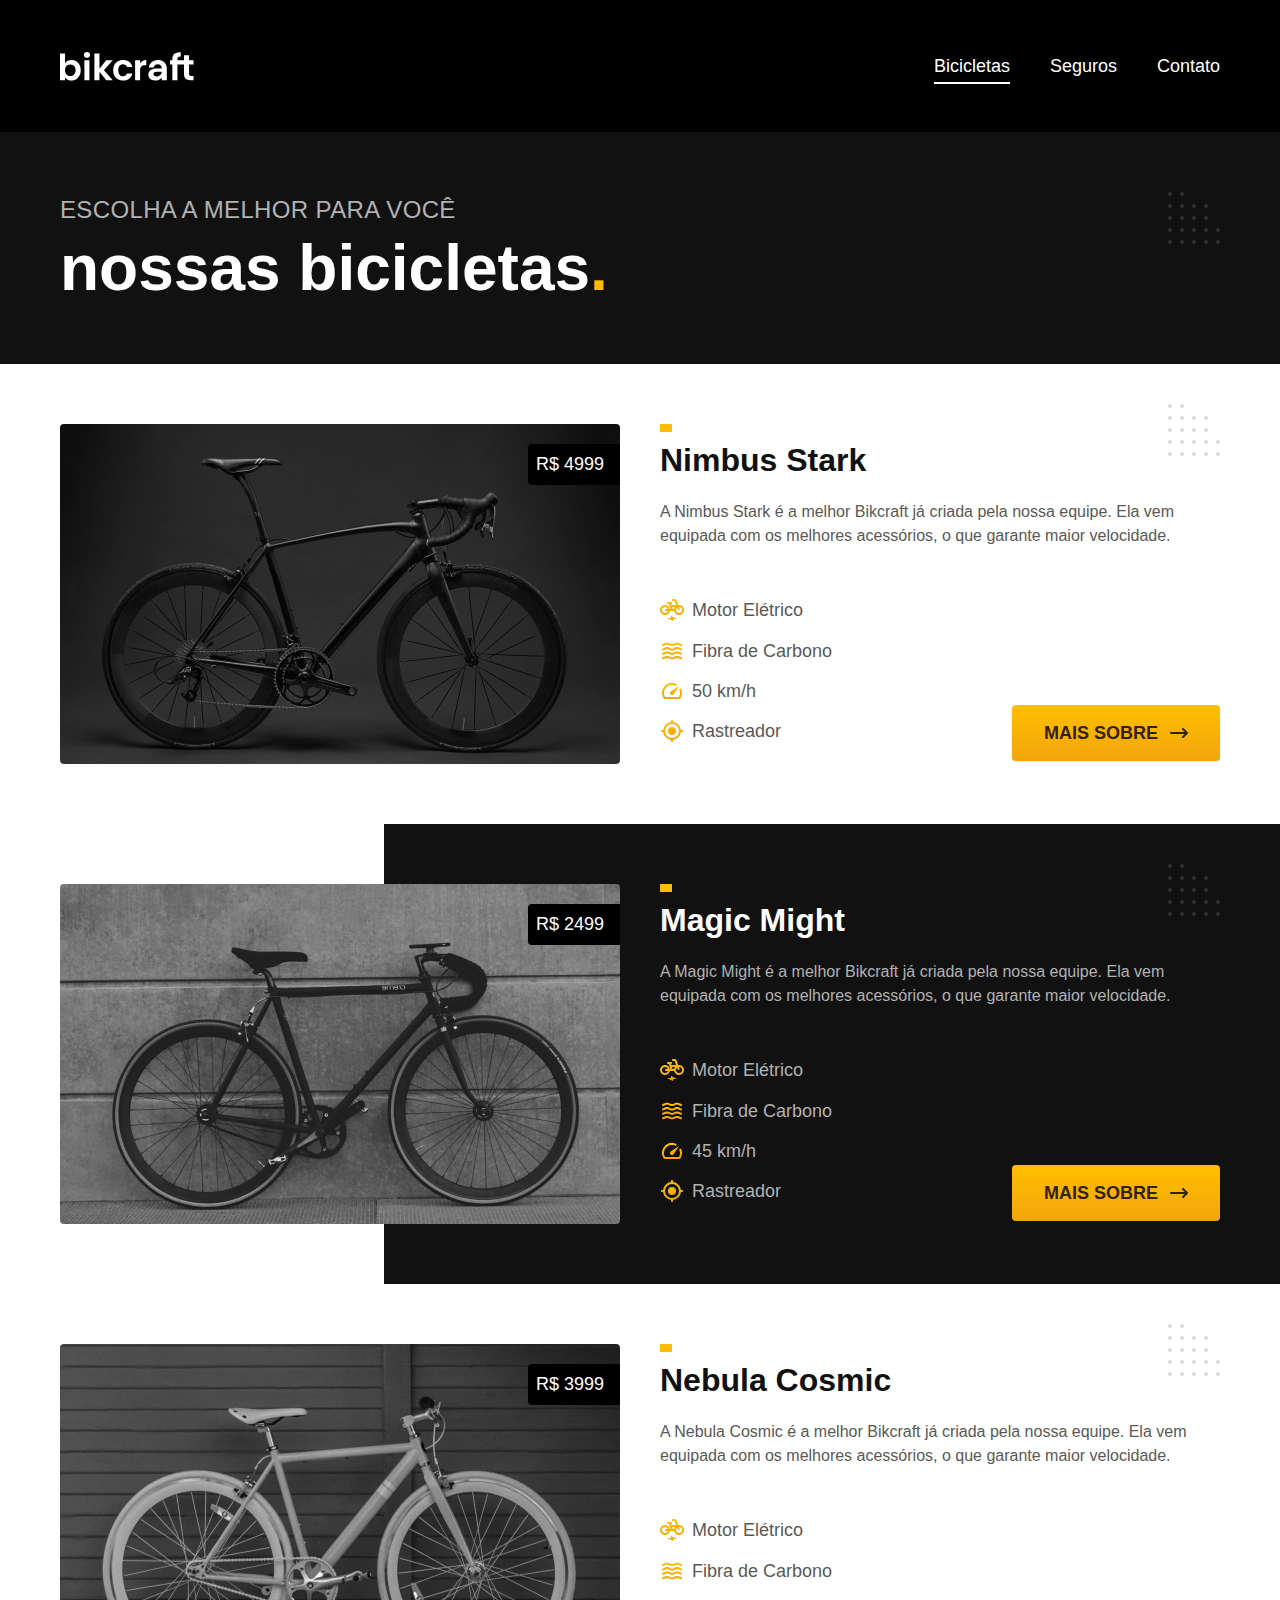
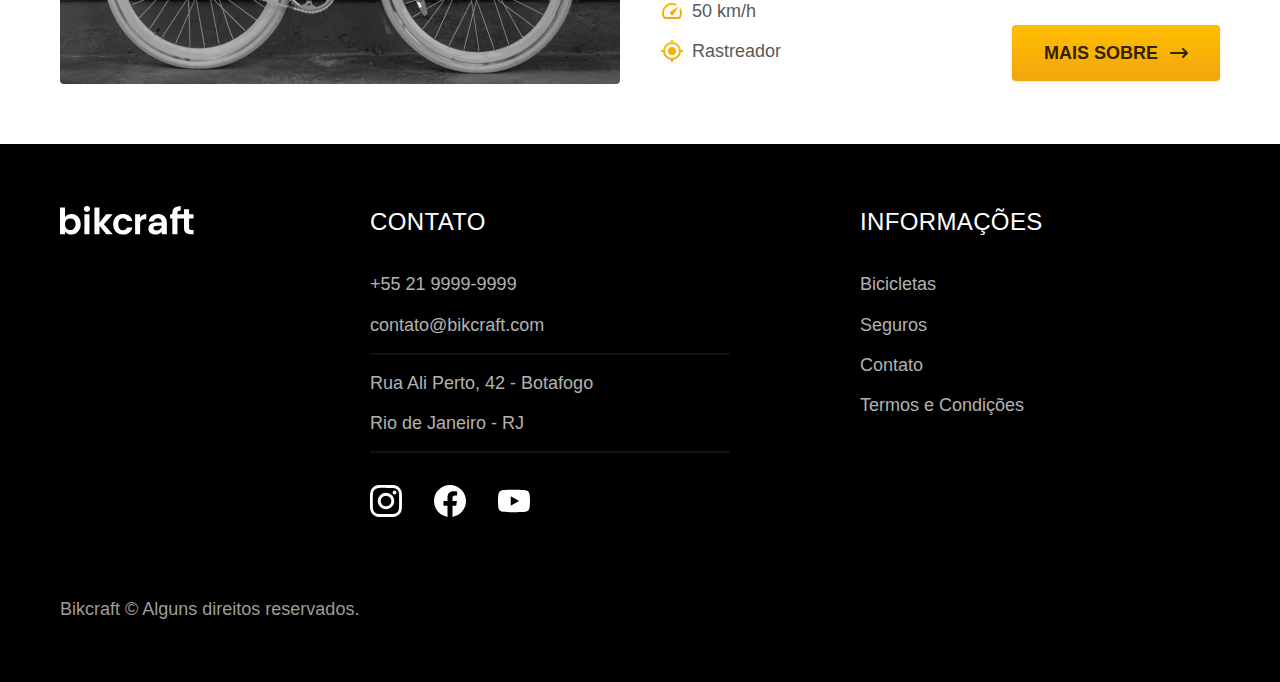
==== commit bcfc69c0: "otimizado para produção" ====
--- a/bicicletas.html
+++ b/bicicletas.html
@@ -7,14 +7,10 @@
   <title>Bicicletas | Bikcraft</title>
   <meta name="description" content="Termos e Condições.">
   <link rel="icon" href="./favicon.svg" type="image/svg+xml">
-  <link rel="preload" href="./css/style.min.css" as="style">
-  <link rel="stylesheet" href="./css/style.min.css">
+  <link rel="preload" href="./css/style.css" as="style">
+  <link rel="stylesheet" href="./css/style.css">
 
   <script> document.documentElement.classList.add('js');</script>
-
-  <link rel="preconnect" href="https://fonts.googleapis.com">
-  <link rel="preconnect" href="https://fonts.gstatic.com" crossorigin>
-  <link href="https://fonts.googleapis.com/css2?family=Merriweather:ital,wght@1,900&family=Poppins:wght@400;600&family=Roboto:wght@400;500&display=swap" rel="stylesheet">
 </head>
 
 <body id="bicicletas">
--- a/css/style.css
+++ b/css/style.css
@@ -0,0 +1,41 @@
+@import "./global/global.css";
+@import "./utilidades/tipografia.css";
+@import "./utilidades/cores.css";
+@import "./utilidades/animacao.css";
+
+@import "./global/header.css";
+@import "./global/footer.css";
+
+/* Utilidades */
+@import "./utilidades/componentes.css";
+@import "./utilidades/";
+
+/* Home */
+@import "./home/introducao.css";
+@import "./home/tecnologia.css";
+@import "./home/parceiros.css";
+@import "./home/depoimento.css";
+
+/* Bicicletas */
+@import "./bicicletas/bicicletas-lista.css";
+@import "./bicicletas/bicicletas.css";
+
+/* Bicicleta */
+@import "./bicicleta/bicicleta.css";
+@import "./bicicleta/seguro.css";
+
+/* Seguros */
+@import "./seguros/seguros.css";
+@import "./seguros/vantagens.css";
+@import "./seguros/perguntas.css";
+
+/* Contato */
+@import "./contato/contato.css";
+@import "./contato/lojas.css";
+@import "./utilidades/formulario.css";
+
+/* Contato */
+@import "./orcamento/orcamento.css";
+
+/* Termos */
+@import "./termos/termos.css";--- a/css/style.css
+++ b/css/style.css
@@ -0,0 +1,41 @@
+@import "./global/global.css";
+@import "./utilidades/tipografia.css";
+@import "./utilidades/cores.css";
+@import "./utilidades/animacao.css";
+
+@import "./global/header.css";
+@import "./global/footer.css";
+
+/* Utilidades */
+@import "./utilidades/componentes.css";
+@import "./utilidades/";
+
+/* Home */
+@import "./home/introducao.css";
+@import "./home/tecnologia.css";
+@import "./home/parceiros.css";
+@import "./home/depoimento.css";
+
+/* Bicicletas */
+@import "./bicicletas/bicicletas-lista.css";
+@import "./bicicletas/bicicletas.css";
+
+/* Bicicleta */
+@import "./bicicleta/bicicleta.css";
+@import "./bicicleta/seguro.css";
+
+/* Seguros */
+@import "./seguros/seguros.css";
+@import "./seguros/vantagens.css";
+@import "./seguros/perguntas.css";
+
+/* Contato */
+@import "./contato/contato.css";
+@import "./contato/lojas.css";
+@import "./utilidades/formulario.css";
+
+/* Contato */
+@import "./orcamento/orcamento.css";
+
+/* Termos */
+@import "./termos/termos.css";